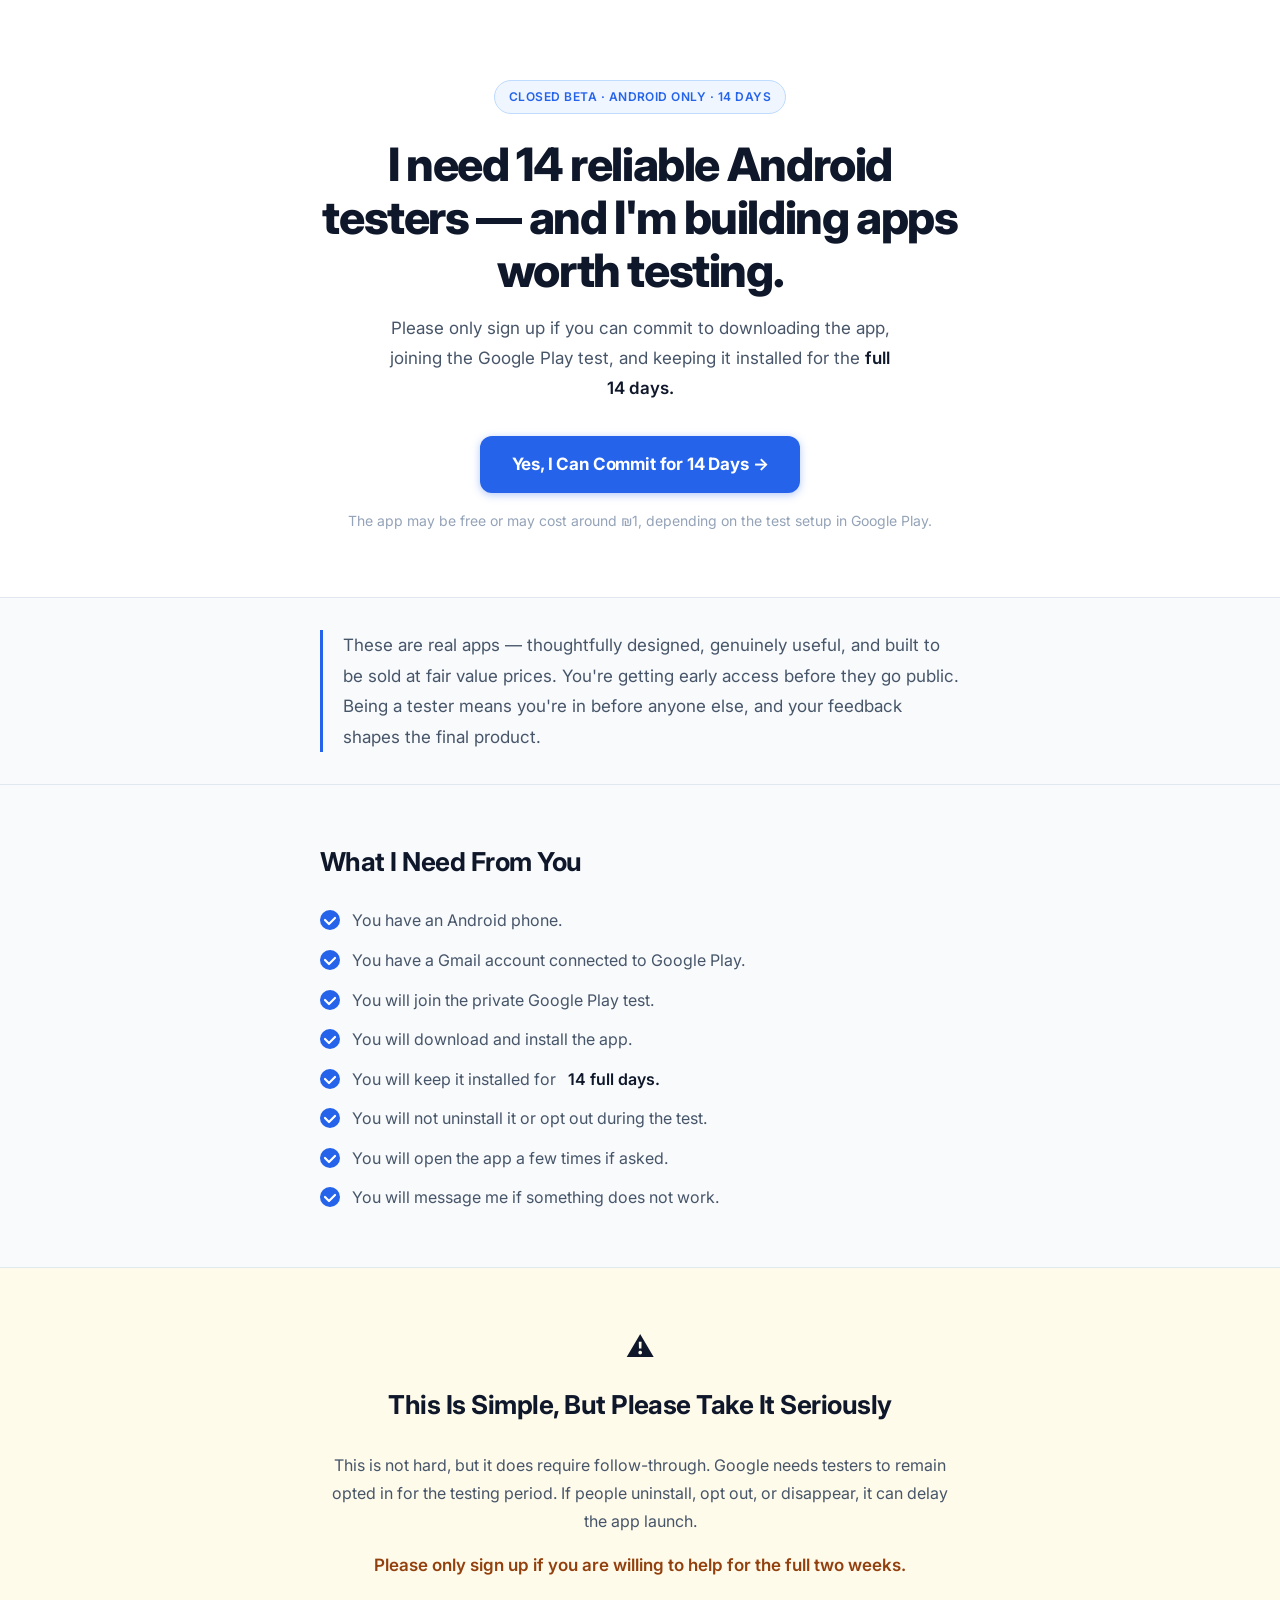
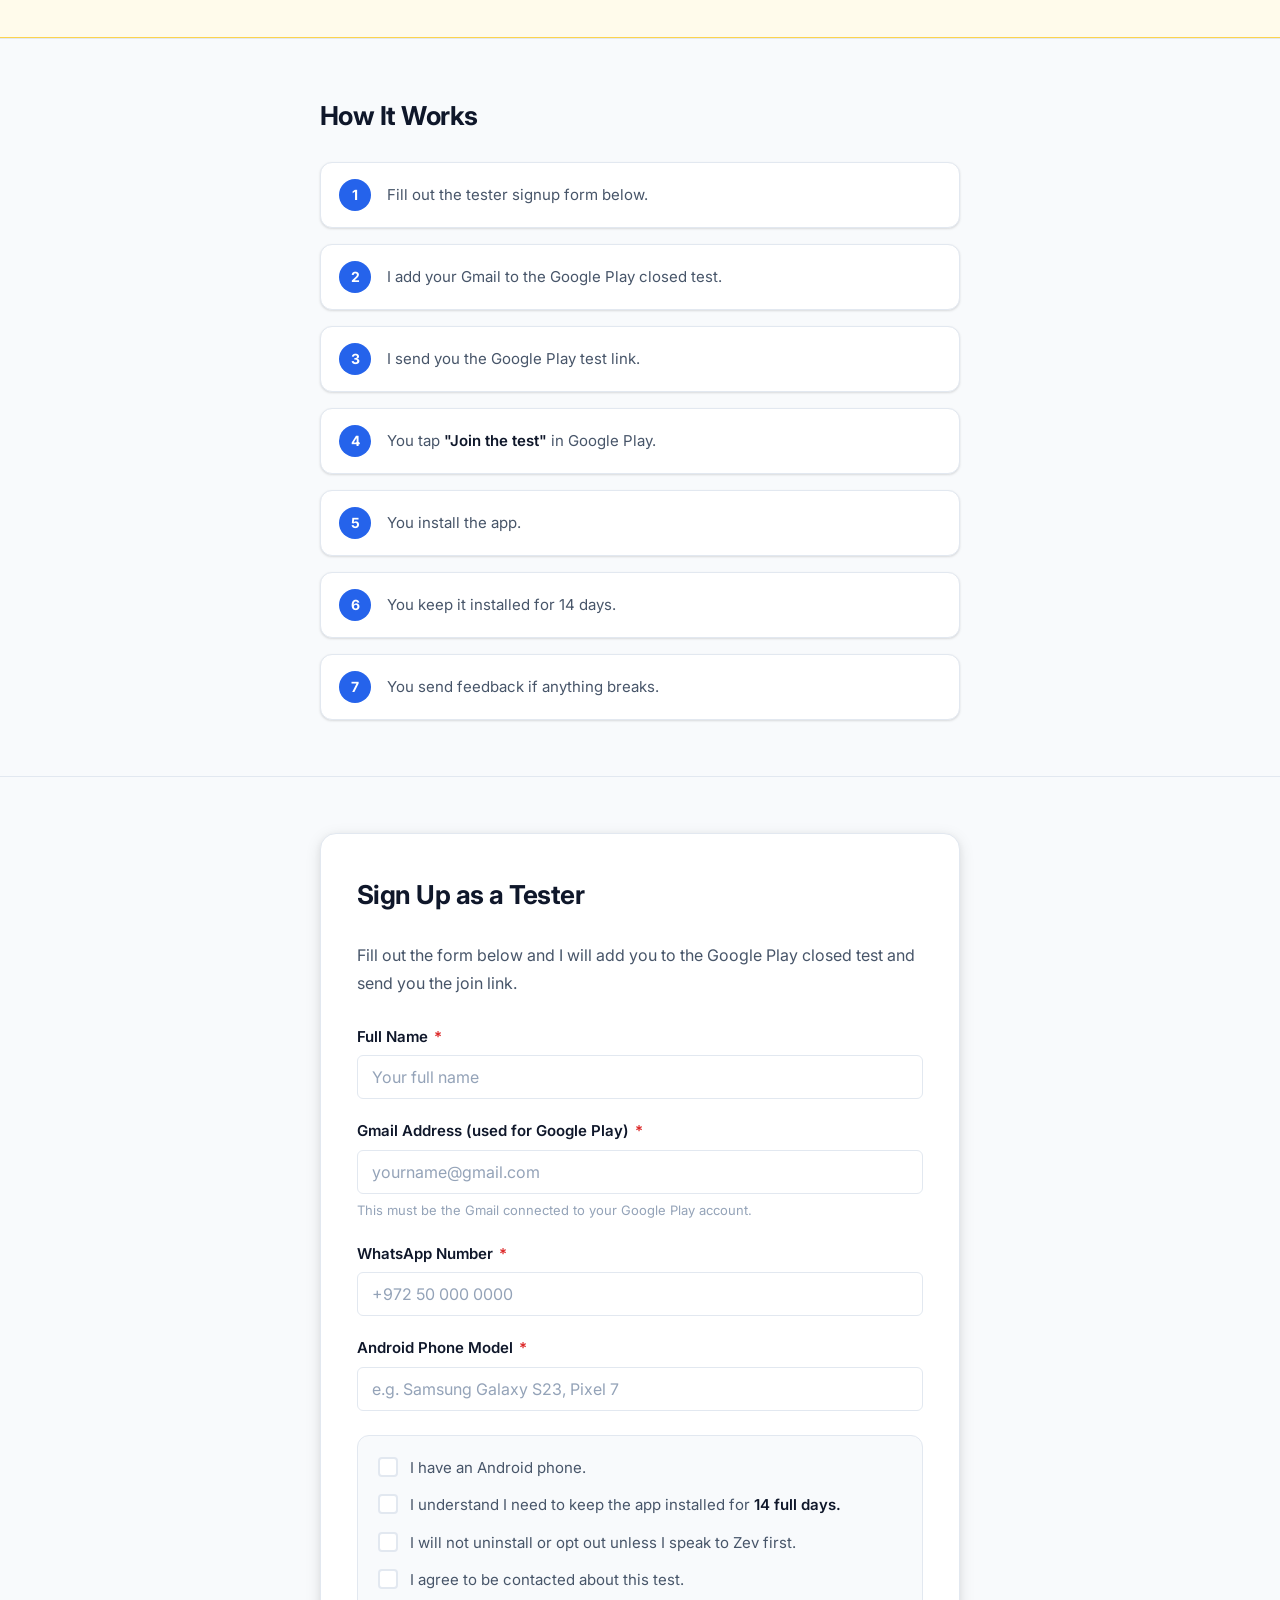
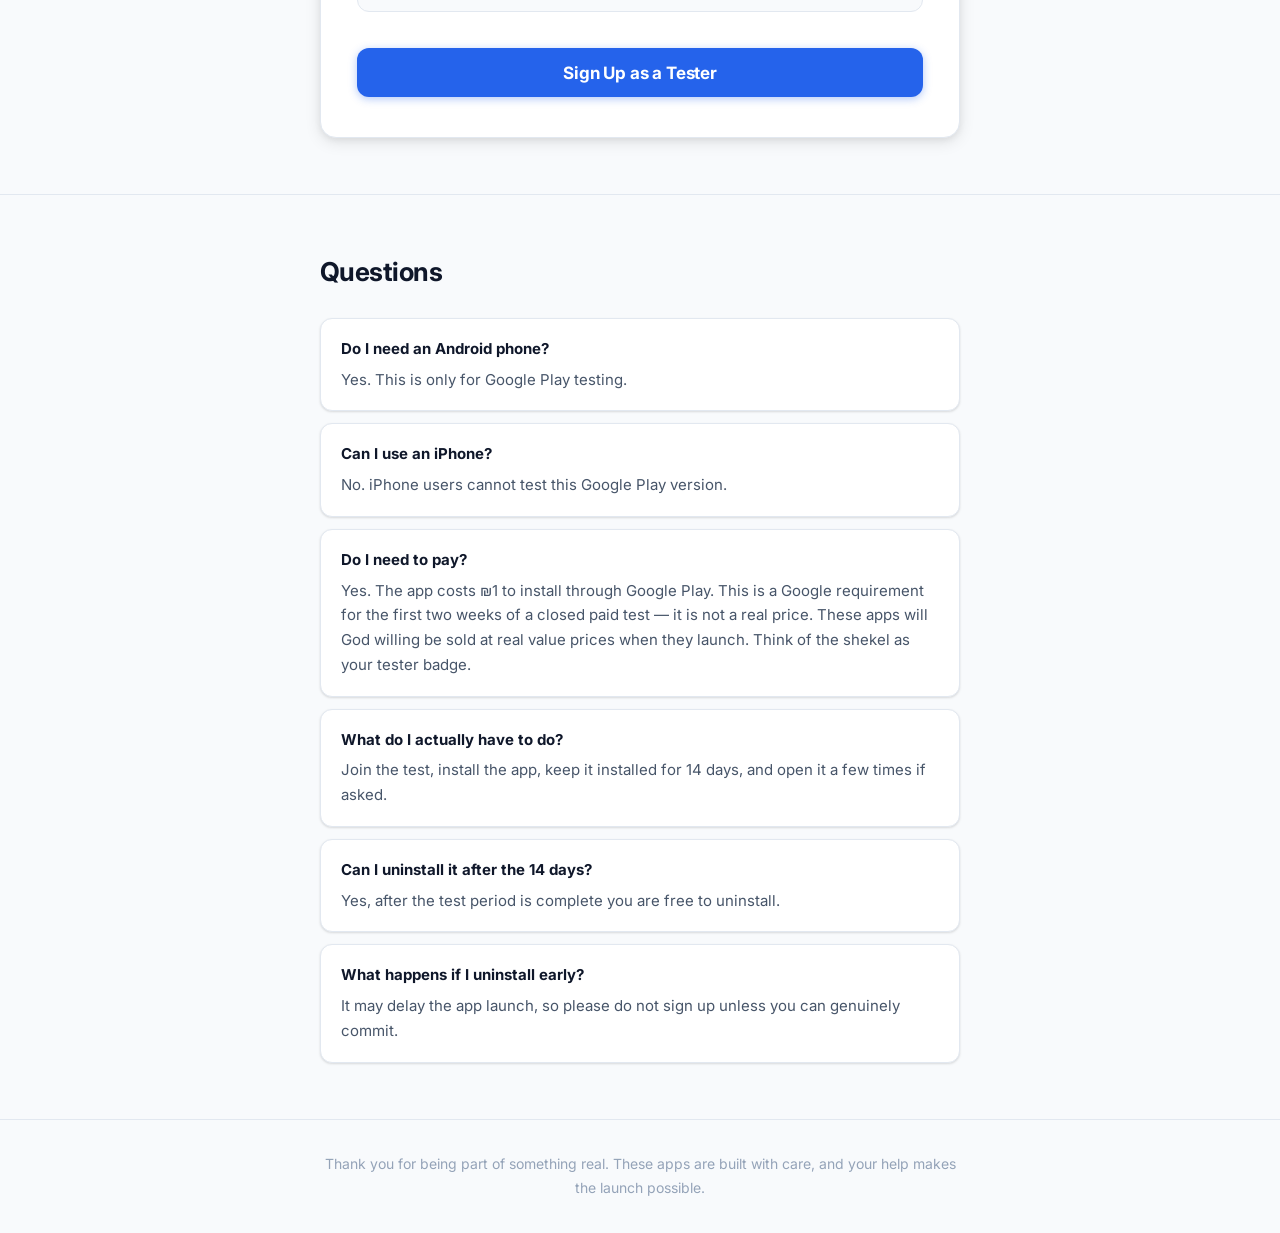
==== index.html @ bdb3bbd3 "Update copy: headline, intro blurb, FAQ pricing, footer Co-Authored-By: Claude Sonnet 4.6 <noreply@a" ====
<!DOCTYPE html>
<html lang="en">
<head>
  <meta charset="UTF-8" />
  <meta name="viewport" content="width=device-width, initial-scale=1.0" />
  <meta name="description" content="Sign up to be a closed Android beta tester for 14 days on Google Play." />
  <title>Help Test My Android App for 14 Days</title>
  <link rel="preconnect" href="https://fonts.googleapis.com" />
  <link rel="preconnect" href="https://fonts.gstatic.com" crossorigin />
  <link href="https://fonts.googleapis.com/css2?family=Inter:wght@400;500;600;700;800&display=swap" rel="stylesheet" />
  <link rel="stylesheet" href="styles.css" />
</head>
<body>

  <!-- ─── HERO ─────────────────────────────────────────────────────────────── -->
  <header class="hero">
    <div class="container">
      <span class="badge">Closed Beta · Android Only · 14 Days</span>
      <h1>I need 14 reliable Android testers — and I'm building apps worth testing.</h1>
      <p class="subheadline">
        Please only sign up if you can commit to downloading the app,
        joining the Google Play test, and keeping it installed for the
        <strong>full 14 days.</strong>
      </p>
      <a href="#signup" class="btn-primary">Yes, I Can Commit for 14 Days →</a>
      <p class="hero-note">
        The app may be free or may cost around ₪1, depending on the test setup in Google Play.
      </p>
    </div>
  </header>

  <main>

    <!-- ─── INTRO ────────────────────────────────────────────────────────── -->
    <section class="section section-intro">
      <div class="container">
        <p class="intro-text">These are real apps — thoughtfully designed, genuinely useful, and built to be sold at fair value prices. You're getting early access before they go public. Being a tester means you're in before anyone else, and your feedback shapes the final product.</p>
      </div>
    </section>

    <!-- ─── WHAT I NEED ───────────────────────────────────────────────────── -->
    <section class="section" id="requirements">
      <div class="container">
        <h2>What I Need From You</h2>
        <ul class="checklist">
          <li>You have an Android phone.</li>
          <li>You have a Gmail account connected to Google Play.</li>
          <li>You will join the private Google Play test.</li>
          <li>You will download and install the app.</li>
          <li>You will keep it installed for <strong>14 full days.</strong></li>
          <li>You will not uninstall it or opt out during the test.</li>
          <li>You will open the app a few times if asked.</li>
          <li>You will message me if something does not work.</li>
        </ul>
      </div>
    </section>

    <!-- ─── COMMITMENT NOTICE ─────────────────────────────────────────────── -->
    <section class="section section-notice" id="commitment">
      <div class="container">
        <div class="notice-card">
          <div class="notice-icon" aria-hidden="true">⚠</div>
          <h2>This Is Simple, But Please Take It Seriously</h2>
          <p>
            This is not hard, but it does require follow-through. Google needs
            testers to remain opted in for the testing period. If people
            uninstall, opt out, or disappear, it can delay the app launch.
          </p>
          <p class="notice-emphasis">
            Please only sign up if you are willing to help for the full two weeks.
          </p>
        </div>
      </div>
    </section>

    <!-- ─── HOW IT WORKS ──────────────────────────────────────────────────── -->
    <section class="section" id="how-it-works">
      <div class="container">
        <h2>How It Works</h2>
        <ol class="steps">
          <li>
            <span class="step-number">1</span>
            <span class="step-text">Fill out the tester signup form below.</span>
          </li>
          <li>
            <span class="step-number">2</span>
            <span class="step-text">I add your Gmail to the Google Play closed test.</span>
          </li>
          <li>
            <span class="step-number">3</span>
            <span class="step-text">I send you the Google Play test link.</span>
          </li>
          <li>
            <span class="step-number">4</span>
            <span class="step-text">You tap <em>"Join the test"</em> in Google Play.</span>
          </li>
          <li>
            <span class="step-number">5</span>
            <span class="step-text">You install the app.</span>
          </li>
          <li>
            <span class="step-number">6</span>
            <span class="step-text">You keep it installed for 14 days.</span>
          </li>
          <li>
            <span class="step-number">7</span>
            <span class="step-text">You send feedback if anything breaks.</span>
          </li>
        </ol>
      </div>
    </section>

    <!-- ─── SIGNUP FORM ───────────────────────────────────────────────────── -->
    <section class="section section-form" id="signup">
      <div class="container">
        <div class="form-card">
          <h2>Sign Up as a Tester</h2>
          <p class="form-intro">
            Fill out the form below and I will add you to the Google Play
            closed test and send you the join link.
          </p>

          <form id="signup-form" action="FORM_ACTION_URL_HERE" method="POST" novalidate>

            <div class="field-group">
              <label for="full-name">Full Name <span class="required" aria-hidden="true">*</span></label>
              <input
                type="text"
                id="full-name"
                name="full_name"
                placeholder="Your full name"
                autocomplete="name"
                required
              />
            </div>

            <div class="field-group">
              <label for="gmail">Gmail Address (used for Google Play) <span class="required" aria-hidden="true">*</span></label>
              <input
                type="email"
                id="gmail"
                name="gmail"
                placeholder="yourname@gmail.com"
                autocomplete="email"
                required
              />
              <span class="field-hint">This must be the Gmail connected to your Google Play account.</span>
            </div>

            <div class="field-group">
              <label for="whatsapp">WhatsApp Number <span class="required" aria-hidden="true">*</span></label>
              <input
                type="tel"
                id="whatsapp"
                name="whatsapp"
                placeholder="+972 50 000 0000"
                autocomplete="tel"
                required
              />
            </div>

            <div class="field-group">
              <label for="phone-model">Android Phone Model <span class="required" aria-hidden="true">*</span></label>
              <input
                type="text"
                id="phone-model"
                name="phone_model"
                placeholder="e.g. Samsung Galaxy S23, Pixel 7"
                required
              />
            </div>

            <div class="checkboxes">
              <label class="checkbox-label">
                <input type="checkbox" name="has_android" value="yes" required />
                <span class="checkmark" aria-hidden="true"></span>
                <span>I have an Android phone.</span>
              </label>

              <label class="checkbox-label">
                <input type="checkbox" name="commit_14_days" value="yes" required />
                <span class="checkmark" aria-hidden="true"></span>
                <span>I understand I need to keep the app installed for <strong>14 full days.</strong></span>
              </label>

              <label class="checkbox-label">
                <input type="checkbox" name="no_uninstall" value="yes" required />
                <span class="checkmark" aria-hidden="true"></span>
                <span>I will not uninstall or opt out unless I speak to Zev first.</span>
              </label>

              <label class="checkbox-label">
                <input type="checkbox" name="contact_consent" value="yes" required />
                <span class="checkmark" aria-hidden="true"></span>
                <span>I agree to be contacted about this test.</span>
              </label>
            </div>

            <div id="form-error" class="form-error hidden" role="alert">
              Please fill in all required fields and check all boxes before submitting.
            </div>

            <button type="submit" class="btn-submit" id="submit-btn">
              Sign Up as a Tester
            </button>

          </form>

          <!-- Success state -->
          <div id="success-message" class="success-message hidden" role="status">
            <div class="success-icon" aria-hidden="true">✓</div>
            <h3>Thank you.</h3>
            <p>
              I will add your Gmail to the Google Play closed test and send
              you the join link. Keep an eye on your WhatsApp and email.
            </p>
          </div>
        </div>
      </div>
    </section>

    <!-- ─── FAQ ──────────────────────────────────────────────────────────── -->
    <section class="section" id="faq">
      <div class="container">
        <h2>Questions</h2>
        <dl class="faq-list">

          <div class="faq-item">
            <dt>Do I need an Android phone?</dt>
            <dd>Yes. This is only for Google Play testing.</dd>
          </div>

          <div class="faq-item">
            <dt>Can I use an iPhone?</dt>
            <dd>No. iPhone users cannot test this Google Play version.</dd>
          </div>

          <div class="faq-item">
            <dt>Do I need to pay?</dt>
            <dd>
              Yes. The app costs ₪1 to install through Google Play. This is a
              Google requirement for the first two weeks of a closed paid test —
              it is not a real price. These apps will God willing be sold at real
              value prices when they launch. Think of the shekel as your tester
              badge.
            </dd>
          </div>

          <div class="faq-item">
            <dt>What do I actually have to do?</dt>
            <dd>
              Join the test, install the app, keep it installed for 14 days,
              and open it a few times if asked.
            </dd>
          </div>

          <div class="faq-item">
            <dt>Can I uninstall it after the 14 days?</dt>
            <dd>Yes, after the test period is complete you are free to uninstall.</dd>
          </div>

          <div class="faq-item">
            <dt>What happens if I uninstall early?</dt>
            <dd>
              It may delay the app launch, so please do not sign up unless
              you can genuinely commit.
            </dd>
          </div>

        </dl>
      </div>
    </section>

  </main>

  <!-- ─── FOOTER ───────────────────────────────────────────────────────────── -->
  <footer class="footer">
    <div class="container">
      <p>Thank you for being part of something real. These apps are built with care, and your help makes the launch possible.</p>
    </div>
  </footer>

  <script src="script.js"></script>
</body>
</html>
---- styles.css ----
/* ─── Reset & Base ────────────────────────────────────────────────────────── */
*, *::before, *::after {
  box-sizing: border-box;
  margin: 0;
  padding: 0;
}

:root {
  --color-bg:        #F8FAFC;
  --color-surface:   #FFFFFF;
  --color-text:      #0F172A;
  --color-muted:     #475569;
  --color-faint:     #94A3B8;
  --color-border:    #E2E8F0;
  --color-accent:    #2563EB;
  --color-accent-hv: #1D4ED8;
  --color-notice-bg: #FFFBEB;
  --color-notice-br: #FCD34D;
  --color-success:   #16A34A;
  --color-success-bg:#F0FDF4;
  --color-error:     #DC2626;
  --color-error-bg:  #FEF2F2;

  --radius-sm: 6px;
  --radius-md: 12px;
  --radius-lg: 16px;

  --shadow-sm: 0 1px 3px rgba(0,0,0,.08), 0 1px 2px rgba(0,0,0,.06);
  --shadow-md: 0 4px 16px rgba(0,0,0,.10), 0 2px 6px rgba(0,0,0,.06);

  --font: 'Inter', system-ui, -apple-system, sans-serif;
}

html {
  scroll-behavior: smooth;
}

body {
  font-family: var(--font);
  background: var(--color-bg);
  color: var(--color-text);
  line-height: 1.65;
  font-size: 1rem;
  -webkit-font-smoothing: antialiased;
}

/* ─── Layout ──────────────────────────────────────────────────────────────── */
.container {
  width: 100%;
  max-width: 680px;
  margin: 0 auto;
  padding: 0 1.25rem;
}

.section {
  padding: 3.5rem 0;
}

.section + .section {
  border-top: 1px solid var(--color-border);
}

/* ─── Typography ──────────────────────────────────────────────────────────── */
h1 {
  font-size: clamp(2rem, 6vw, 2.875rem);
  font-weight: 800;
  line-height: 1.15;
  letter-spacing: -0.03em;
  color: var(--color-text);
}

h2 {
  font-size: clamp(1.35rem, 4vw, 1.625rem);
  font-weight: 700;
  letter-spacing: -0.02em;
  margin-bottom: 1.5rem;
  color: var(--color-text);
}

h3 {
  font-size: 1.25rem;
  font-weight: 700;
}

p {
  color: var(--color-muted);
  line-height: 1.75;
}

p + p {
  margin-top: 0.875rem;
}

strong {
  color: var(--color-text);
  font-weight: 600;
}

/* ─── Hero ────────────────────────────────────────────────────────────────── */
.hero {
  background: var(--color-surface);
  border-bottom: 1px solid var(--color-border);
  padding: 4rem 0 3.5rem;
  text-align: center;
}

.badge {
  display: inline-block;
  background: #EFF6FF;
  color: var(--color-accent);
  font-size: 0.75rem;
  font-weight: 600;
  letter-spacing: 0.04em;
  text-transform: uppercase;
  padding: 0.375rem 0.875rem;
  border-radius: 999px;
  margin-bottom: 1.5rem;
  border: 1px solid #BFDBFE;
}

.hero h1 {
  margin-bottom: 1.125rem;
}

.subheadline {
  font-size: 1.0625rem;
  color: var(--color-muted);
  max-width: 520px;
  margin: 0 auto 2rem;
  line-height: 1.75;
}

.subheadline strong {
  color: var(--color-text);
}

.hero-note {
  margin-top: 1rem;
  font-size: 0.875rem;
  color: var(--color-faint);
}

/* ─── Buttons ─────────────────────────────────────────────────────────────── */
.btn-primary {
  display: inline-block;
  background: var(--color-accent);
  color: #fff;
  font-family: var(--font);
  font-size: 1.0625rem;
  font-weight: 700;
  padding: 0.9rem 2rem;
  border-radius: var(--radius-md);
  text-decoration: none;
  transition: background 0.18s ease, transform 0.12s ease, box-shadow 0.18s ease;
  box-shadow: 0 2px 8px rgba(37,99,235,.35);
  letter-spacing: -0.01em;
}

.btn-primary:hover,
.btn-primary:focus-visible {
  background: var(--color-accent-hv);
  transform: translateY(-1px);
  box-shadow: 0 4px 14px rgba(37,99,235,.45);
  outline: none;
}

.btn-primary:active {
  transform: translateY(0);
}

.btn-submit {
  width: 100%;
  background: var(--color-accent);
  color: #fff;
  font-family: var(--font);
  font-size: 1.0625rem;
  font-weight: 700;
  padding: 0.9rem 2rem;
  border: none;
  border-radius: var(--radius-md);
  cursor: pointer;
  transition: background 0.18s ease, transform 0.12s ease, box-shadow 0.18s ease;
  box-shadow: 0 2px 8px rgba(37,99,235,.35);
  margin-top: 0.5rem;
  letter-spacing: -0.01em;
}

.btn-submit:hover,
.btn-submit:focus-visible {
  background: var(--color-accent-hv);
  transform: translateY(-1px);
  box-shadow: 0 4px 14px rgba(37,99,235,.45);
  outline: none;
}

.btn-submit:active {
  transform: translateY(0);
}

.btn-submit:disabled {
  opacity: 0.65;
  cursor: not-allowed;
  transform: none;
}

/* ─── Checklist ───────────────────────────────────────────────────────────── */
.checklist {
  list-style: none;
  display: flex;
  flex-direction: column;
  gap: 0.875rem;
}

.checklist li {
  display: flex;
  align-items: flex-start;
  gap: 0.75rem;
  font-size: 1rem;
  color: var(--color-muted);
  line-height: 1.6;
}

.checklist li::before {
  content: '';
  flex-shrink: 0;
  width: 20px;
  height: 20px;
  margin-top: 2px;
  background: var(--color-accent);
  border-radius: 50%;
  background-image: url("data:image/svg+xml,%3Csvg viewBox='0 0 20 20' fill='none' xmlns='http://www.w3.org/2000/svg'%3E%3Cpath d='M5 10l4 4 6-6' stroke='white' stroke-width='2.2' stroke-linecap='round' stroke-linejoin='round'/%3E%3C/svg%3E");
  background-size: 100%;
}

.checklist li strong {
  color: var(--color-text);
}

/* ─── Intro ───────────────────────────────────────────────────────────────── */
.section-intro {
  padding: 2rem 0;
}

.intro-text {
  font-size: 1.0625rem;
  color: var(--color-muted);
  line-height: 1.8;
  border-left: 3px solid var(--color-accent);
  padding-left: 1.25rem;
}

/* ─── Notice Card ─────────────────────────────────────────────────────────── */
.section-notice {
  background: var(--color-notice-bg);
  border-top: 1px solid var(--color-notice-br);
  border-bottom: 1px solid var(--color-notice-br);
}

.notice-card {
  text-align: center;
}

.notice-icon {
  font-size: 1.75rem;
  margin-bottom: 0.875rem;
  display: block;
}

.notice-card h2 {
  text-align: center;
}

.notice-emphasis {
  font-weight: 600;
  color: #92400E;
  font-size: 1.0625rem;
  margin-top: 1rem;
}

/* ─── Steps ───────────────────────────────────────────────────────────────── */
.steps {
  list-style: none;
  display: flex;
  flex-direction: column;
  gap: 1rem;
  counter-reset: none;
}

.steps li {
  display: flex;
  align-items: center;
  gap: 1rem;
  background: var(--color-surface);
  border: 1px solid var(--color-border);
  border-radius: var(--radius-md);
  padding: 1rem 1.125rem;
  box-shadow: var(--shadow-sm);
}

.step-number {
  flex-shrink: 0;
  width: 32px;
  height: 32px;
  background: var(--color-accent);
  color: #fff;
  font-size: 0.875rem;
  font-weight: 700;
  border-radius: 50%;
  display: flex;
  align-items: center;
  justify-content: center;
}

.step-text {
  font-size: 0.9375rem;
  color: var(--color-muted);
  line-height: 1.55;
}

.step-text em {
  color: var(--color-text);
  font-style: normal;
  font-weight: 600;
}

/* ─── Form ────────────────────────────────────────────────────────────────── */
.section-form {
  background: var(--color-bg);
}

.form-card {
  background: var(--color-surface);
  border: 1px solid var(--color-border);
  border-radius: var(--radius-lg);
  padding: 2rem 1.75rem;
  box-shadow: var(--shadow-md);
}

.form-intro {
  margin-bottom: 1.75rem;
  color: var(--color-muted);
}

.field-group {
  margin-bottom: 1.25rem;
  display: flex;
  flex-direction: column;
  gap: 0.375rem;
}

label {
  font-size: 0.9375rem;
  font-weight: 600;
  color: var(--color-text);
}

.required {
  color: var(--color-error);
  margin-left: 2px;
}

input[type="text"],
input[type="email"],
input[type="tel"] {
  font-family: var(--font);
  font-size: 1rem;
  color: var(--color-text);
  background: var(--color-surface);
  border: 1.5px solid var(--color-border);
  border-radius: var(--radius-sm);
  padding: 0.6875rem 0.875rem;
  width: 100%;
  transition: border-color 0.15s ease, box-shadow 0.15s ease;
  -webkit-appearance: none;
  appearance: none;
}

input[type="text"]::placeholder,
input[type="email"]::placeholder,
input[type="tel"]::placeholder {
  color: var(--color-faint);
}

input[type="text"]:focus,
input[type="email"]:focus,
input[type="tel"]:focus {
  outline: none;
  border-color: var(--color-accent);
  box-shadow: 0 0 0 3px rgba(37,99,235,.15);
}

input[type="text"].invalid,
input[type="email"].invalid,
input[type="tel"].invalid {
  border-color: var(--color-error);
}

.field-hint {
  font-size: 0.8125rem;
  color: var(--color-faint);
}

/* ─── Checkboxes ──────────────────────────────────────────────────────────── */
.checkboxes {
  display: flex;
  flex-direction: column;
  gap: 0.875rem;
  margin: 1.5rem 0 1.75rem;
  padding: 1.25rem;
  background: var(--color-bg);
  border-radius: var(--radius-md);
  border: 1px solid var(--color-border);
}

.checkbox-label {
  display: flex;
  align-items: flex-start;
  gap: 0.75rem;
  cursor: pointer;
  font-size: 0.9375rem;
  font-weight: 400;
  color: var(--color-muted);
  line-height: 1.55;
  position: relative;
}

.checkbox-label input[type="checkbox"] {
  position: absolute;
  opacity: 0;
  width: 0;
  height: 0;
}

.checkmark {
  flex-shrink: 0;
  width: 20px;
  height: 20px;
  border: 2px solid var(--color-border);
  border-radius: 4px;
  background: var(--color-surface);
  transition: background 0.15s ease, border-color 0.15s ease;
  display: block;
  margin-top: 1px;
  position: relative;
}

.checkbox-label input[type="checkbox"]:checked + .checkmark {
  background: var(--color-accent);
  border-color: var(--color-accent);
}

.checkbox-label input[type="checkbox"]:checked + .checkmark::after {
  content: '';
  position: absolute;
  top: 2px;
  left: 5px;
  width: 6px;
  height: 10px;
  border: 2px solid #fff;
  border-top: none;
  border-left: none;
  transform: rotate(45deg);
}

.checkbox-label input[type="checkbox"]:focus-visible + .checkmark {
  box-shadow: 0 0 0 3px rgba(37,99,235,.25);
}

.checkbox-label input[type="checkbox"].invalid + .checkmark {
  border-color: var(--color-error);
}

.checkbox-label strong {
  color: var(--color-text);
}

/* ─── Form error ──────────────────────────────────────────────────────────── */
.form-error {
  background: var(--color-error-bg);
  border: 1px solid #FECACA;
  color: var(--color-error);
  font-size: 0.875rem;
  font-weight: 500;
  border-radius: var(--radius-sm);
  padding: 0.75rem 1rem;
  margin-bottom: 0.75rem;
}

/* ─── Success Message ─────────────────────────────────────────────────────── */
.success-message {
  text-align: center;
  padding: 2.5rem 1rem;
}

.success-icon {
  width: 60px;
  height: 60px;
  background: var(--color-success);
  color: #fff;
  font-size: 1.75rem;
  border-radius: 50%;
  display: flex;
  align-items: center;
  justify-content: center;
  margin: 0 auto 1.25rem;
}

.success-message h3 {
  font-size: 1.5rem;
  margin-bottom: 0.625rem;
  color: var(--color-text);
}

.success-message p {
  color: var(--color-muted);
  max-width: 380px;
  margin: 0 auto;
  line-height: 1.7;
}

/* ─── FAQ ─────────────────────────────────────────────────────────────────── */
.faq-list {
  display: flex;
  flex-direction: column;
  gap: 0.75rem;
}

.faq-item {
  background: var(--color-surface);
  border: 1px solid var(--color-border);
  border-radius: var(--radius-md);
  padding: 1.125rem 1.25rem;
  box-shadow: var(--shadow-sm);
}

.faq-item dt {
  font-size: 0.9375rem;
  font-weight: 700;
  color: var(--color-text);
  margin-bottom: 0.375rem;
}

.faq-item dd {
  font-size: 0.9375rem;
  color: var(--color-muted);
  margin: 0;
  line-height: 1.65;
}

/* ─── Footer ──────────────────────────────────────────────────────────────── */
.footer {
  border-top: 1px solid var(--color-border);
  padding: 2rem 0;
  text-align: center;
}

.footer p {
  font-size: 0.875rem;
  color: var(--color-faint);
}

/* ─── Utilities ───────────────────────────────────────────────────────────── */
.hidden {
  display: none !important;
}

/* ─── Responsive ──────────────────────────────────────────────────────────── */
@media (min-width: 480px) {
  .form-card {
    padding: 2.5rem 2.25rem;
  }

  .hero {
    padding: 5rem 0 4rem;
  }
}

@media (max-width: 400px) {
  .steps li {
    padding: 0.875rem 0.875rem;
  }

  .form-card {
    padding: 1.5rem 1.25rem;
  }

  .checkboxes {
    padding: 1rem;
  }
}

/* ─── Focus visible ───────────────────────────────────────────────────────── */
:focus-visible {
  outline: 2px solid var(--color-accent);
  outline-offset: 2px;
}
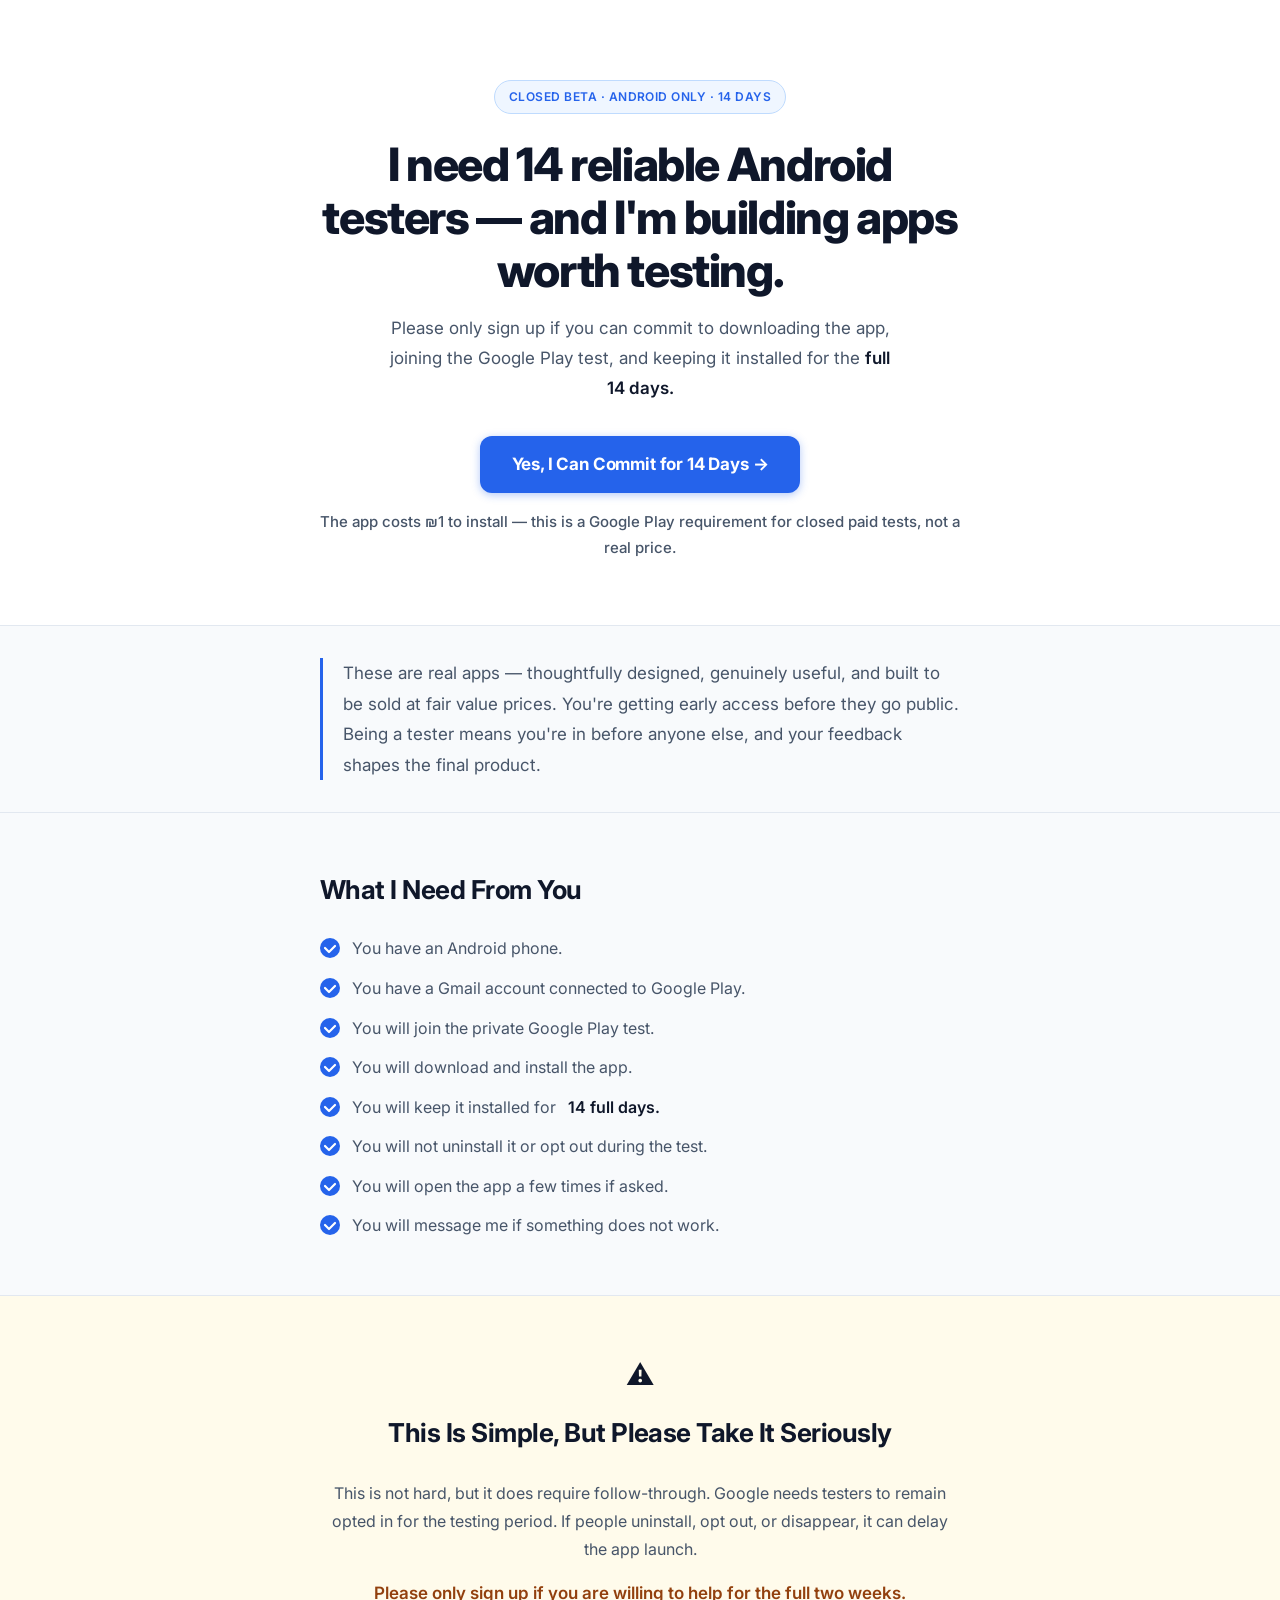
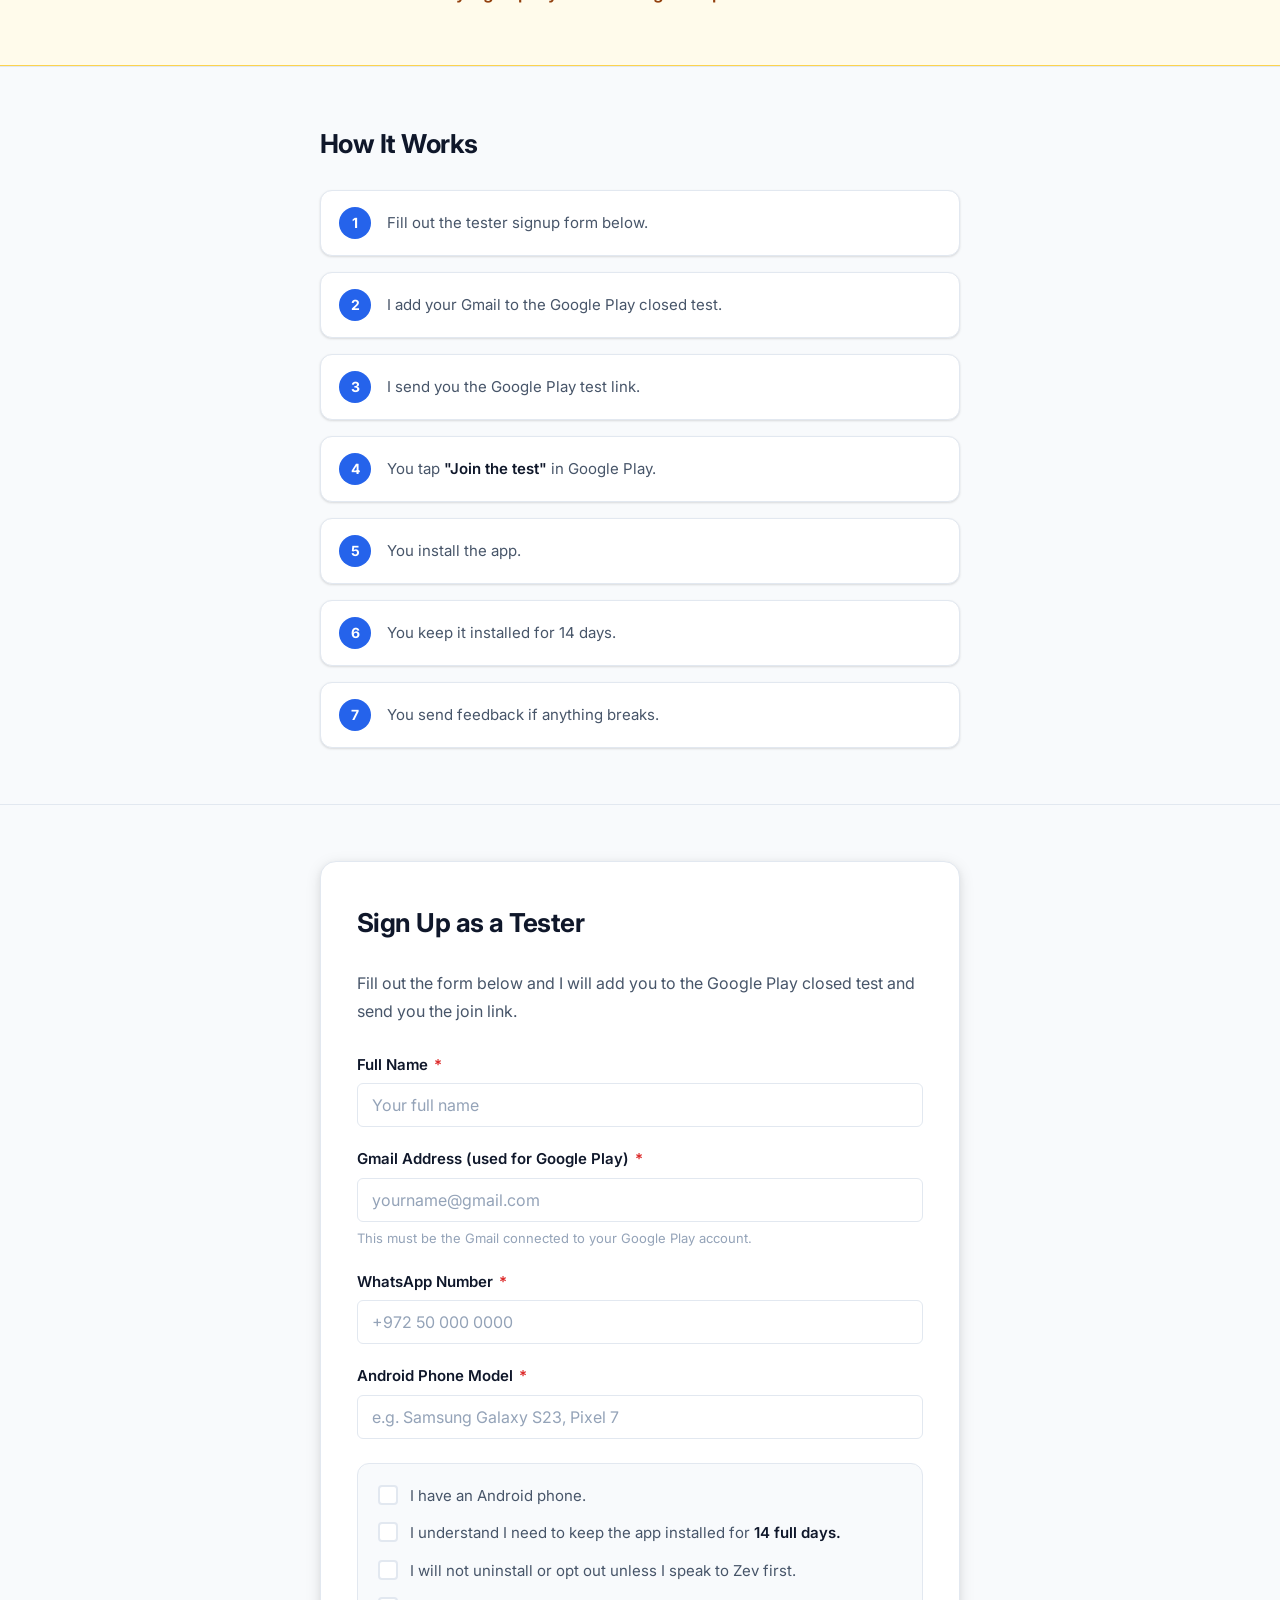
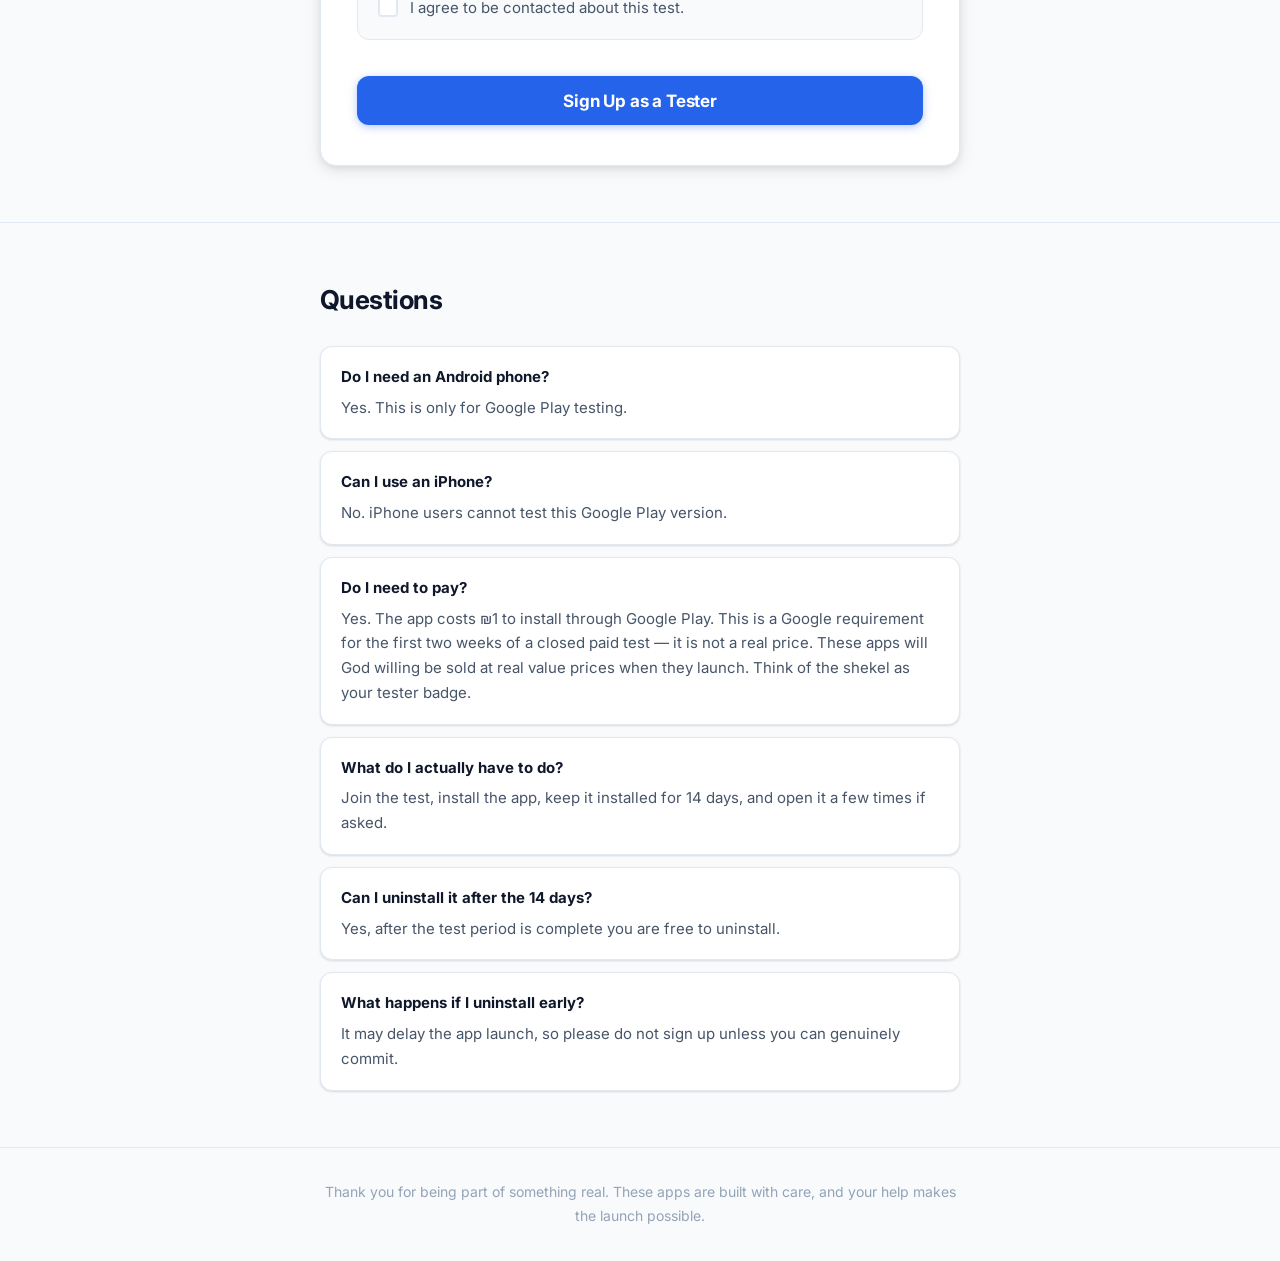
==== commit 2aca7001: "Make hero pricing note darker and clearer about ₪1 cost Co-Authored-By: Claude Sonnet 4.6 <noreply@a" ====
--- a/index.html
+++ b/index.html
@@ -24,7 +24,7 @@
       </p>
       <a href="#signup" class="btn-primary">Yes, I Can Commit for 14 Days →</a>
       <p class="hero-note">
-        The app may be free or may cost around ₪1, depending on the test setup in Google Play.
+        The app costs ₪1 to install — this is a Google Play requirement for closed paid tests, not a real price.
       </p>
     </div>
   </header>
--- a/styles.css
+++ b/styles.css
@@ -136,8 +136,9 @@
 
 .hero-note {
   margin-top: 1rem;
-  font-size: 0.875rem;
-  color: var(--color-faint);
+  font-size: 0.9375rem;
+  color: var(--color-muted);
+  font-weight: 500;
 }
 
 /* ─── Buttons ─────────────────────────────────────────────────────────────── */
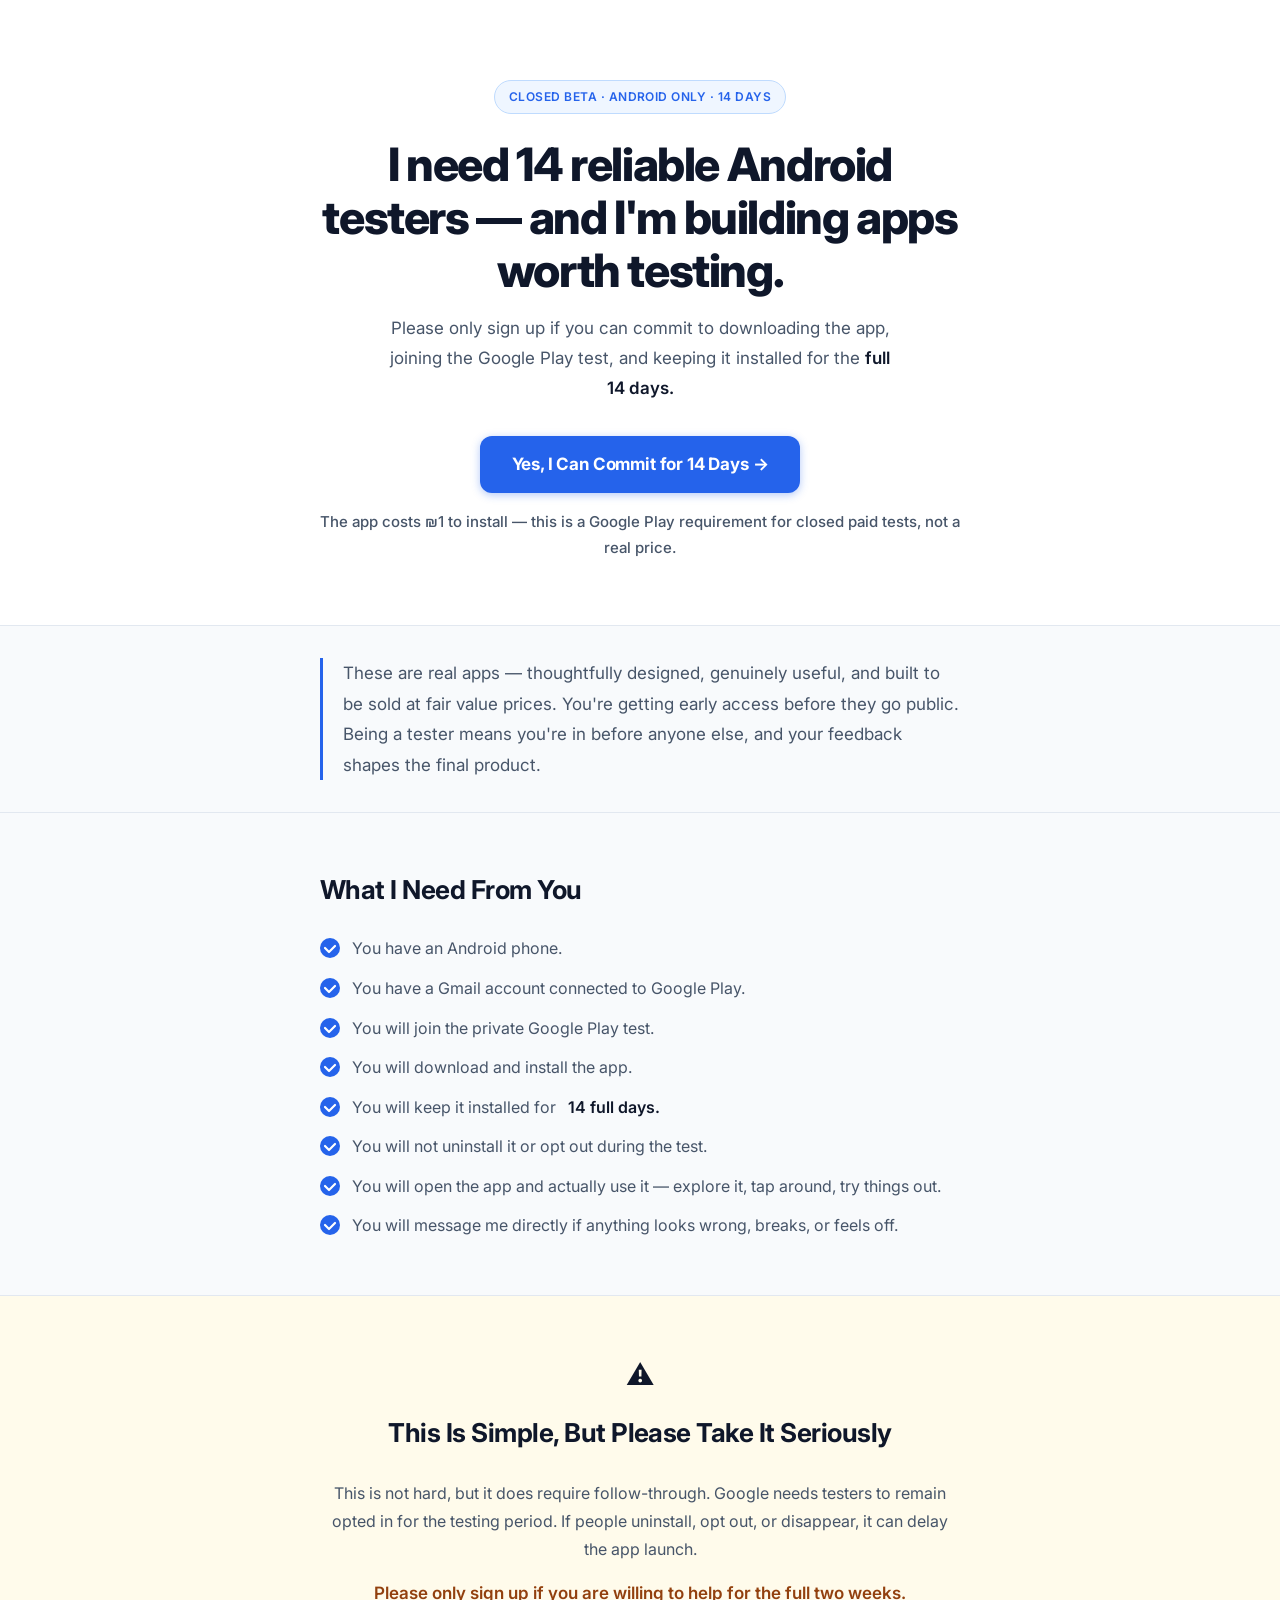
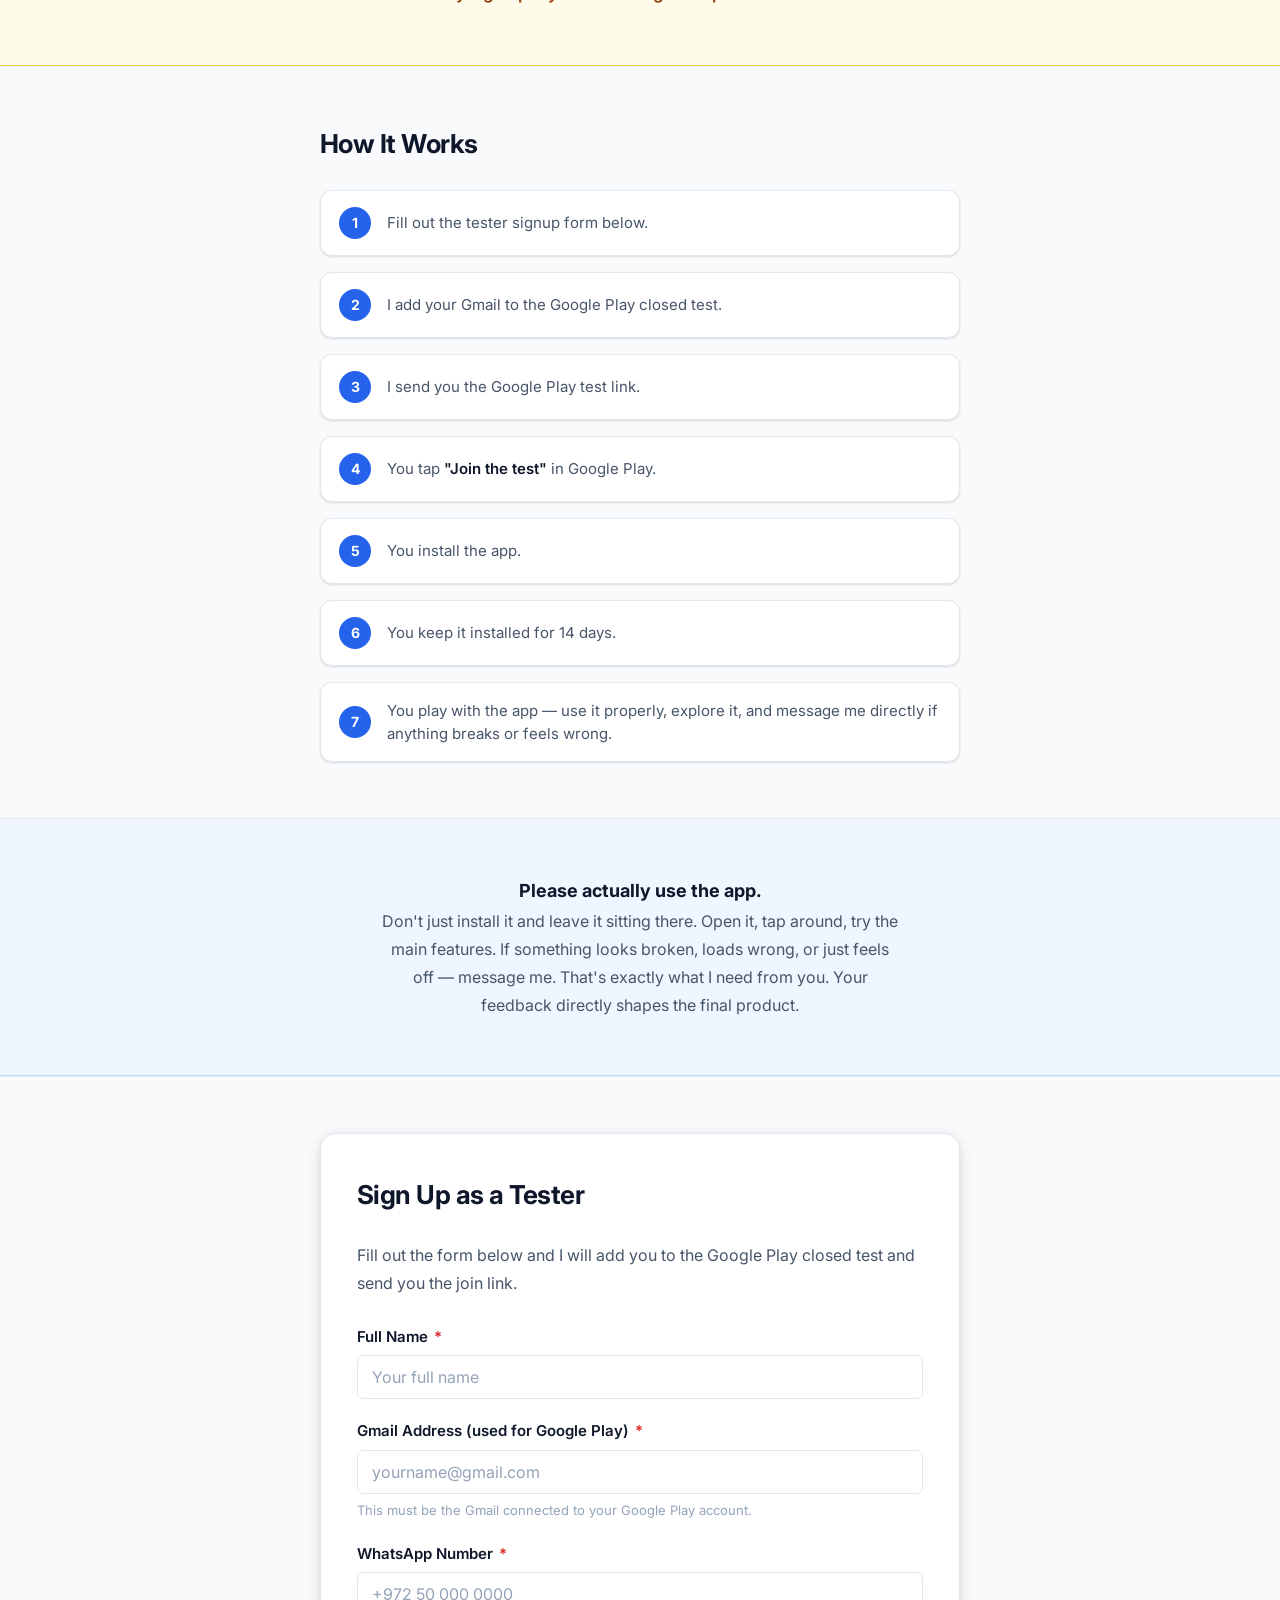
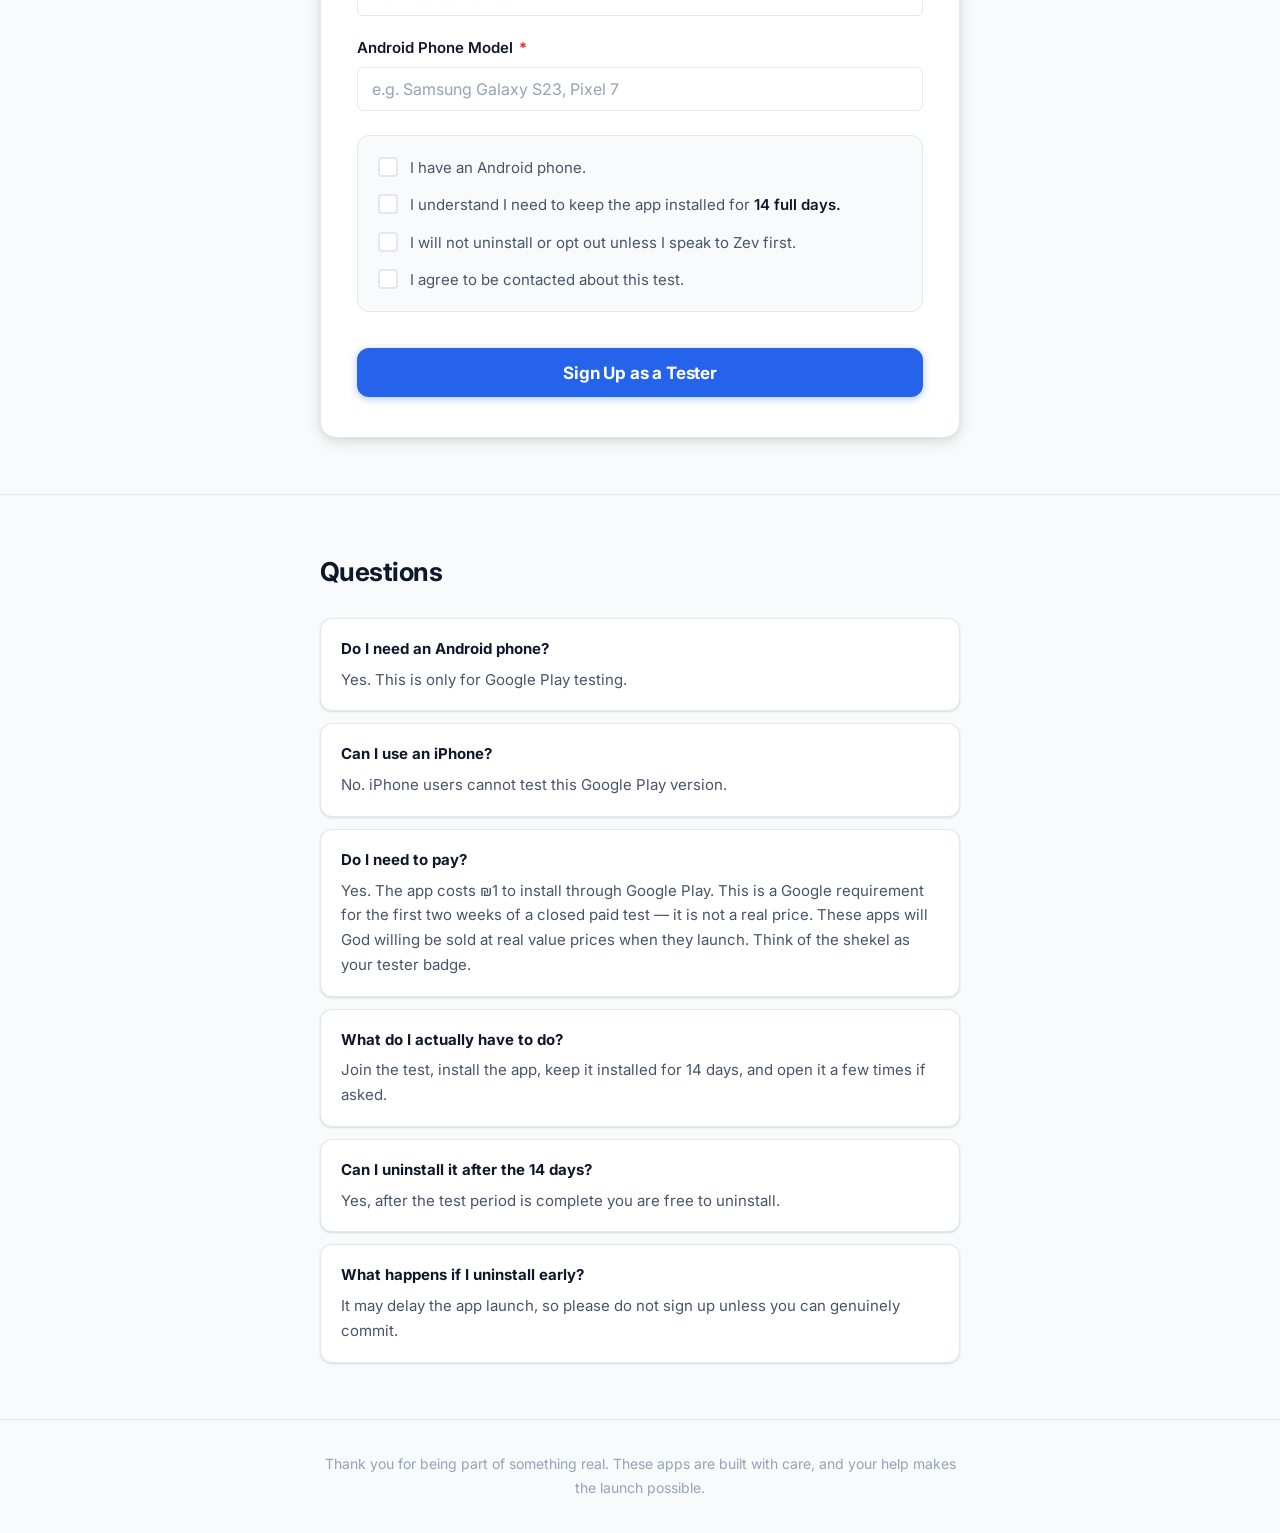
==== commit 1c06ba44: "Add clear messaging to use the app and report issues Co-Authored-By: Claude Sonnet 4.6 <noreply@anth" ====
--- a/index.html
+++ b/index.html
@@ -49,8 +49,8 @@
           <li>You will download and install the app.</li>
           <li>You will keep it installed for <strong>14 full days.</strong></li>
           <li>You will not uninstall it or opt out during the test.</li>
-          <li>You will open the app a few times if asked.</li>
-          <li>You will message me if something does not work.</li>
+          <li>You will open the app and actually use it — explore it, tap around, try things out.</li>
+          <li>You will message me directly if anything looks wrong, breaks, or feels off.</li>
         </ul>
       </div>
     </section>
@@ -104,9 +104,19 @@
           </li>
           <li>
             <span class="step-number">7</span>
-            <span class="step-text">You send feedback if anything breaks.</span>
+            <span class="step-text">You play with the app — use it properly, explore it, and message me directly if anything breaks or feels wrong.</span>
           </li>
         </ol>
+      </div>
+    </section>
+
+    <!-- ─── FEEDBACK CALLOUT ─────────────────────────────────────────────── -->
+    <section class="section section-feedback">
+      <div class="container">
+        <div class="feedback-card">
+          <p class="feedback-headline">Please actually use the app.</p>
+          <p>Don't just install it and leave it sitting there. Open it, tap around, try the main features. If something looks broken, loads wrong, or just feels off — message me. That's exactly what I need from you. Your feedback directly shapes the final product.</p>
+        </div>
       </div>
     </section>
 
--- a/styles.css
+++ b/styles.css
@@ -324,6 +324,29 @@
   font-weight: 600;
 }
 
+/* ─── Feedback Callout ────────────────────────────────────────────────────── */
+.section-feedback {
+  background: #EFF6FF;
+  border-top: 1px solid #BFDBFE;
+  border-bottom: 1px solid #BFDBFE;
+}
+
+.feedback-card {
+  text-align: center;
+}
+
+.feedback-headline {
+  font-size: 1.125rem;
+  font-weight: 700;
+  color: var(--color-text);
+  margin-bottom: 0.625rem;
+}
+
+.feedback-card p {
+  max-width: 520px;
+  margin: 0 auto;
+}
+
 /* ─── Form ────────────────────────────────────────────────────────────────── */
 .section-form {
   background: var(--color-bg);
@@ -566,6 +589,105 @@
 }
 
 /* ─── Responsive ──────────────────────────────────────────────────────────── */
+
+/* Mobile-first base adjustments */
+@media (max-width: 479px) {
+  /* Hero */
+  .hero {
+    padding: 2.5rem 0 2rem;
+    text-align: center;
+  }
+
+  h1 {
+    font-size: 1.875rem;
+    letter-spacing: -0.02em;
+  }
+
+  .subheadline {
+    font-size: 1rem;
+    margin-bottom: 1.5rem;
+  }
+
+  /* Full-width CTA button on mobile */
+  .btn-primary {
+    display: block;
+    width: 100%;
+    text-align: center;
+    font-size: 1rem;
+    padding: 1rem 1.5rem;
+  }
+
+  .hero-note {
+    font-size: 0.875rem;
+    padding: 0 0.5rem;
+  }
+
+  /* Sections */
+  .section {
+    padding: 2.25rem 0;
+  }
+
+  /* Intro */
+  .section-intro {
+    padding: 1.5rem 0;
+  }
+
+  .intro-text {
+    font-size: 1rem;
+  }
+
+  /* Steps */
+  .steps li {
+    padding: 0.875rem 1rem;
+    gap: 0.875rem;
+  }
+
+  .step-text {
+    font-size: 0.9rem;
+  }
+
+  /* Form */
+  .form-card {
+    padding: 1.5rem 1.125rem;
+    border-radius: var(--radius-md);
+  }
+
+  input[type="text"],
+  input[type="email"],
+  input[type="tel"] {
+    font-size: 1rem; /* prevents iOS zoom on focus */
+    padding: 0.75rem 0.875rem;
+    min-height: 48px;
+  }
+
+  .btn-submit {
+    font-size: 1rem;
+    padding: 1rem;
+    min-height: 52px;
+  }
+
+  .checkboxes {
+    padding: 1rem;
+    gap: 1rem;
+  }
+
+  .checkbox-label {
+    font-size: 0.9375rem;
+    gap: 0.875rem;
+  }
+
+  /* Notice */
+  .notice-card {
+    padding: 0 0.25rem;
+  }
+
+  /* FAQ */
+  .faq-item {
+    padding: 1rem 1.125rem;
+  }
+}
+
+/* Tablet and up */
 @media (min-width: 480px) {
   .form-card {
     padding: 2.5rem 2.25rem;
@@ -573,20 +695,6 @@
 
   .hero {
     padding: 5rem 0 4rem;
-  }
-}
-
-@media (max-width: 400px) {
-  .steps li {
-    padding: 0.875rem 0.875rem;
-  }
-
-  .form-card {
-    padding: 1.5rem 1.25rem;
-  }
-
-  .checkboxes {
-    padding: 1rem;
   }
 }
 
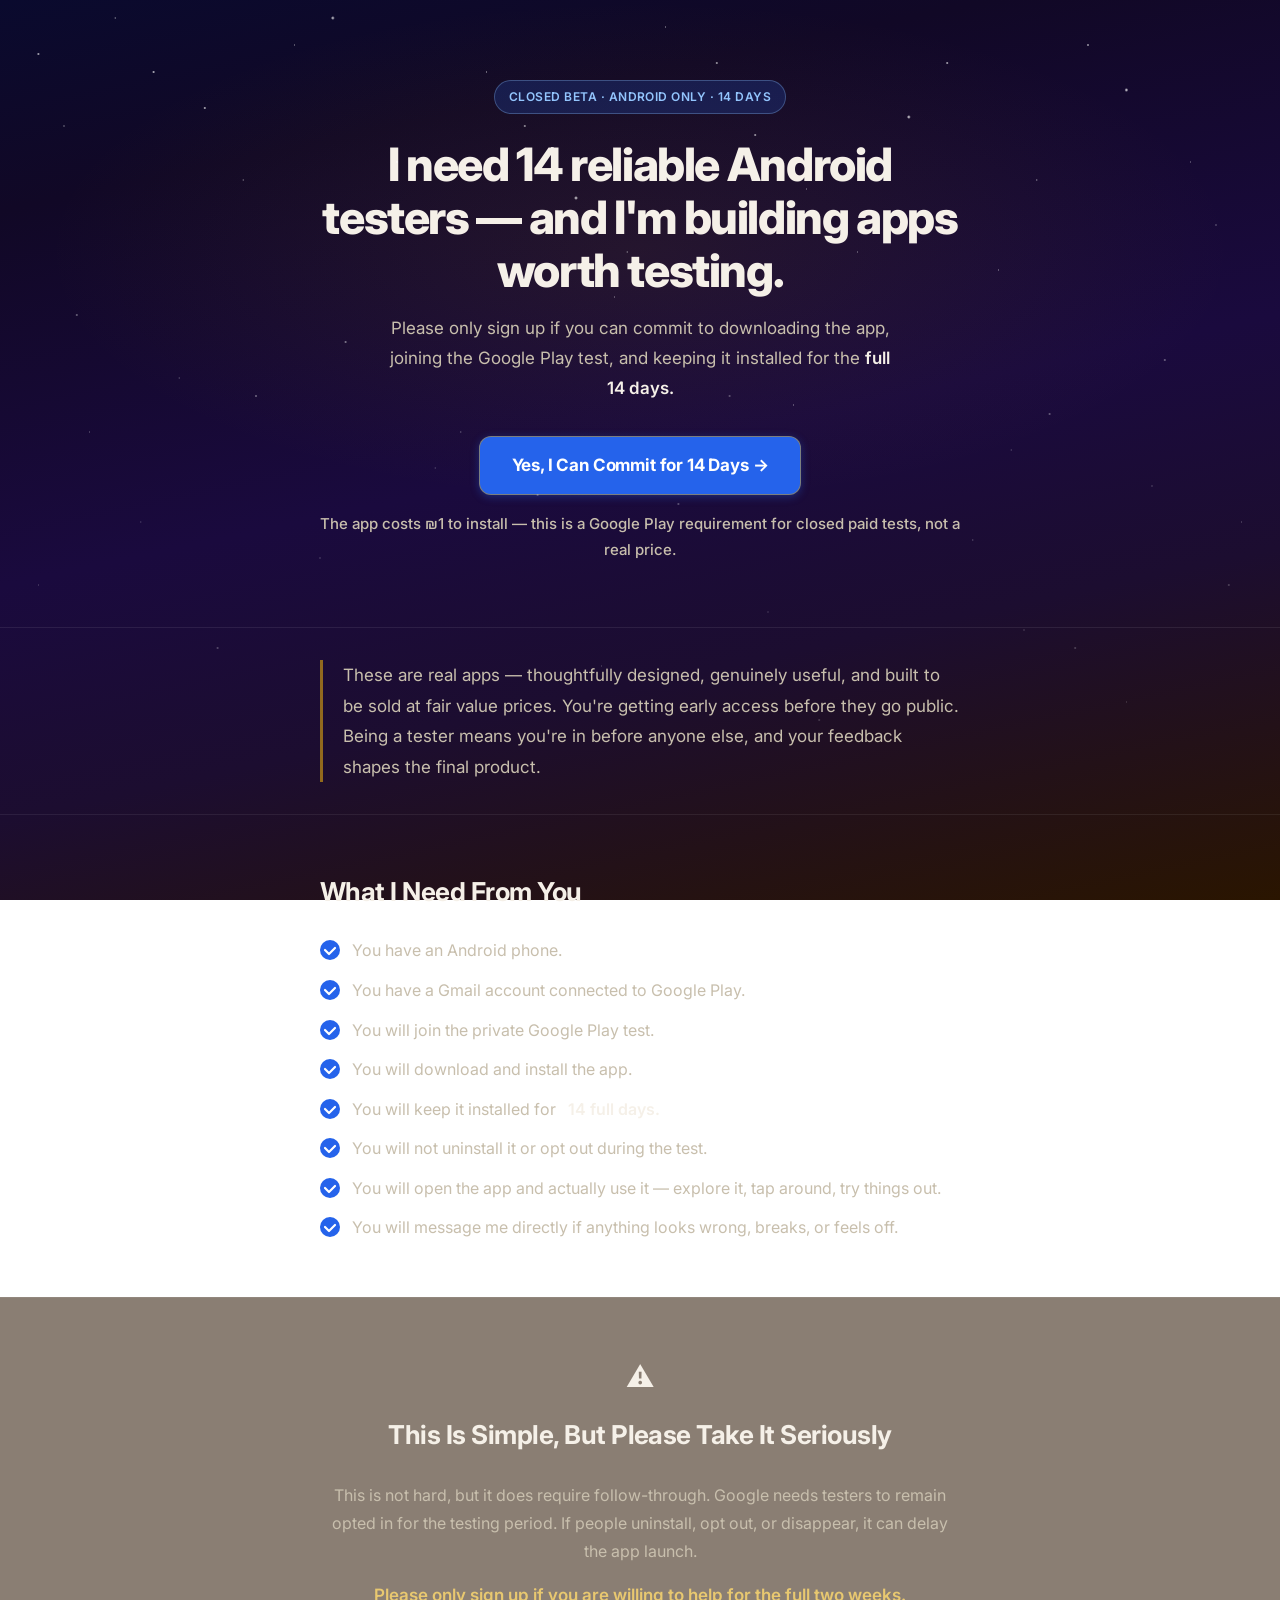
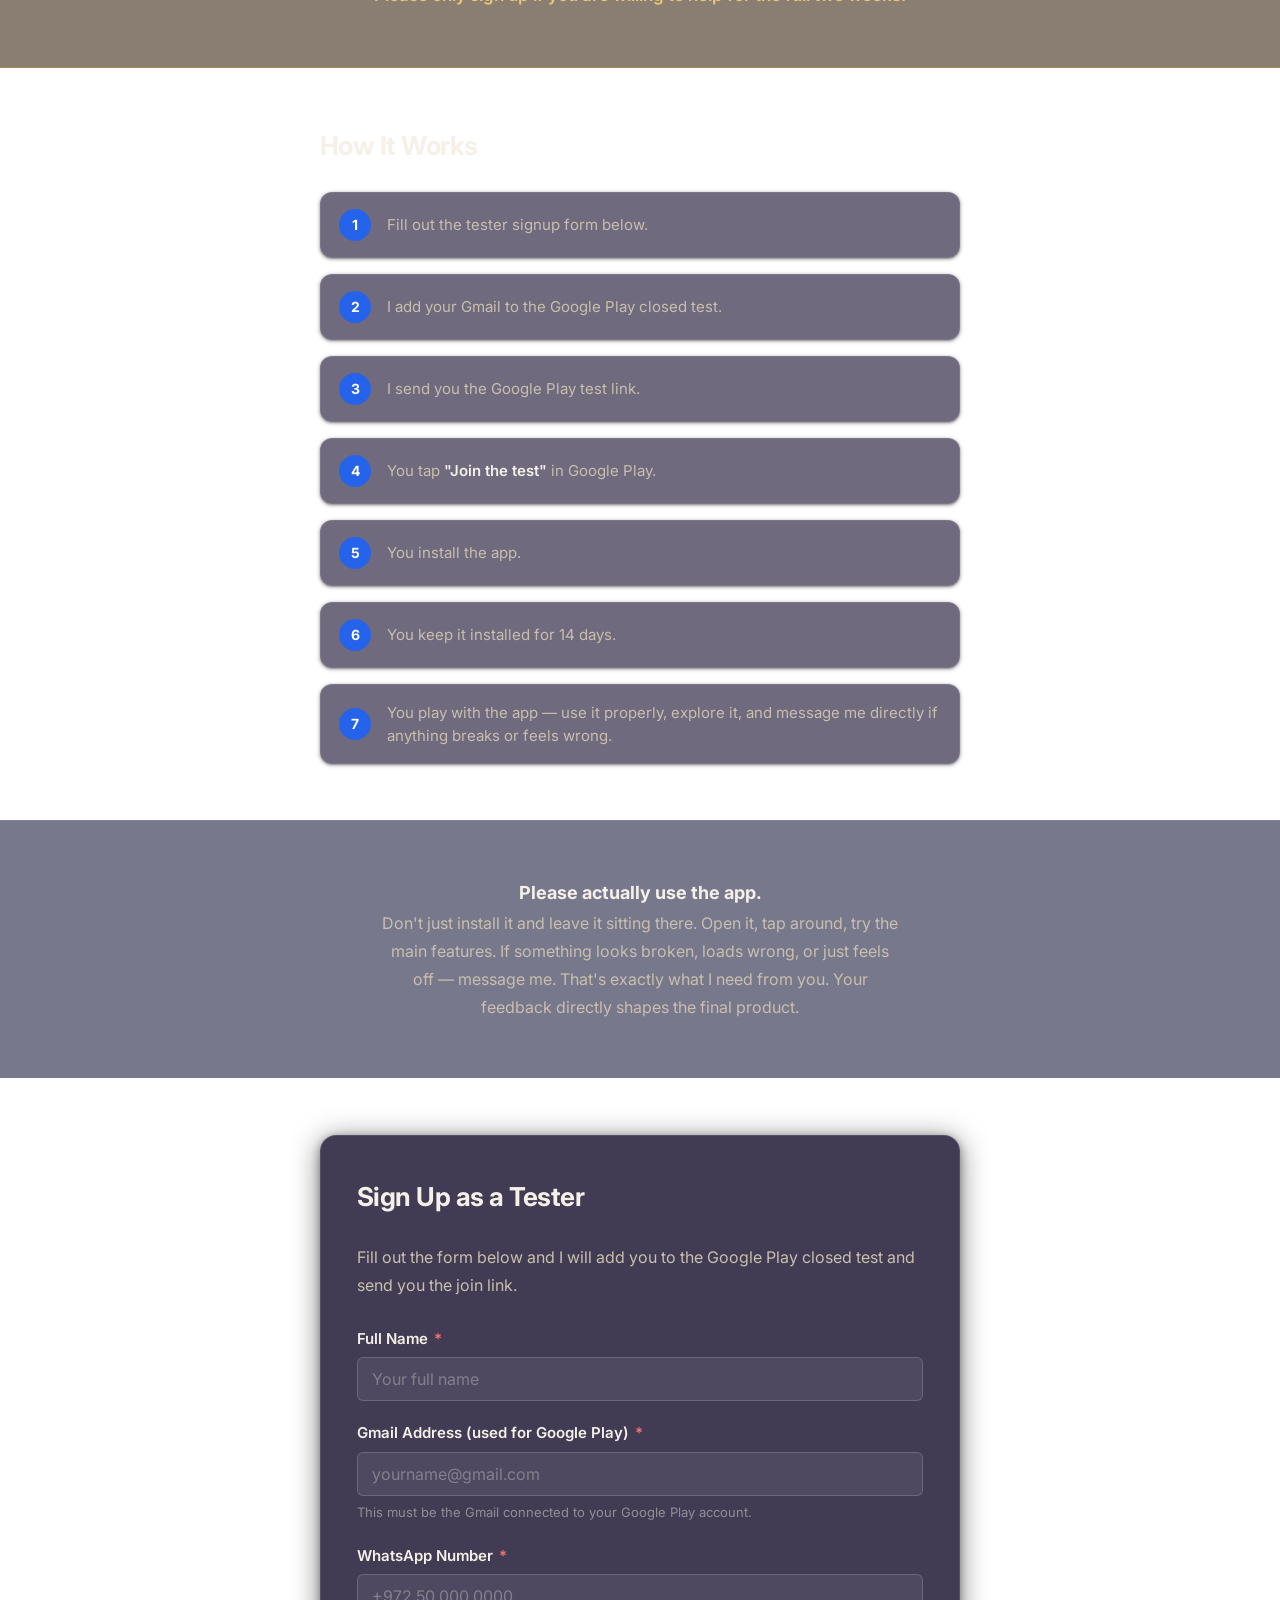
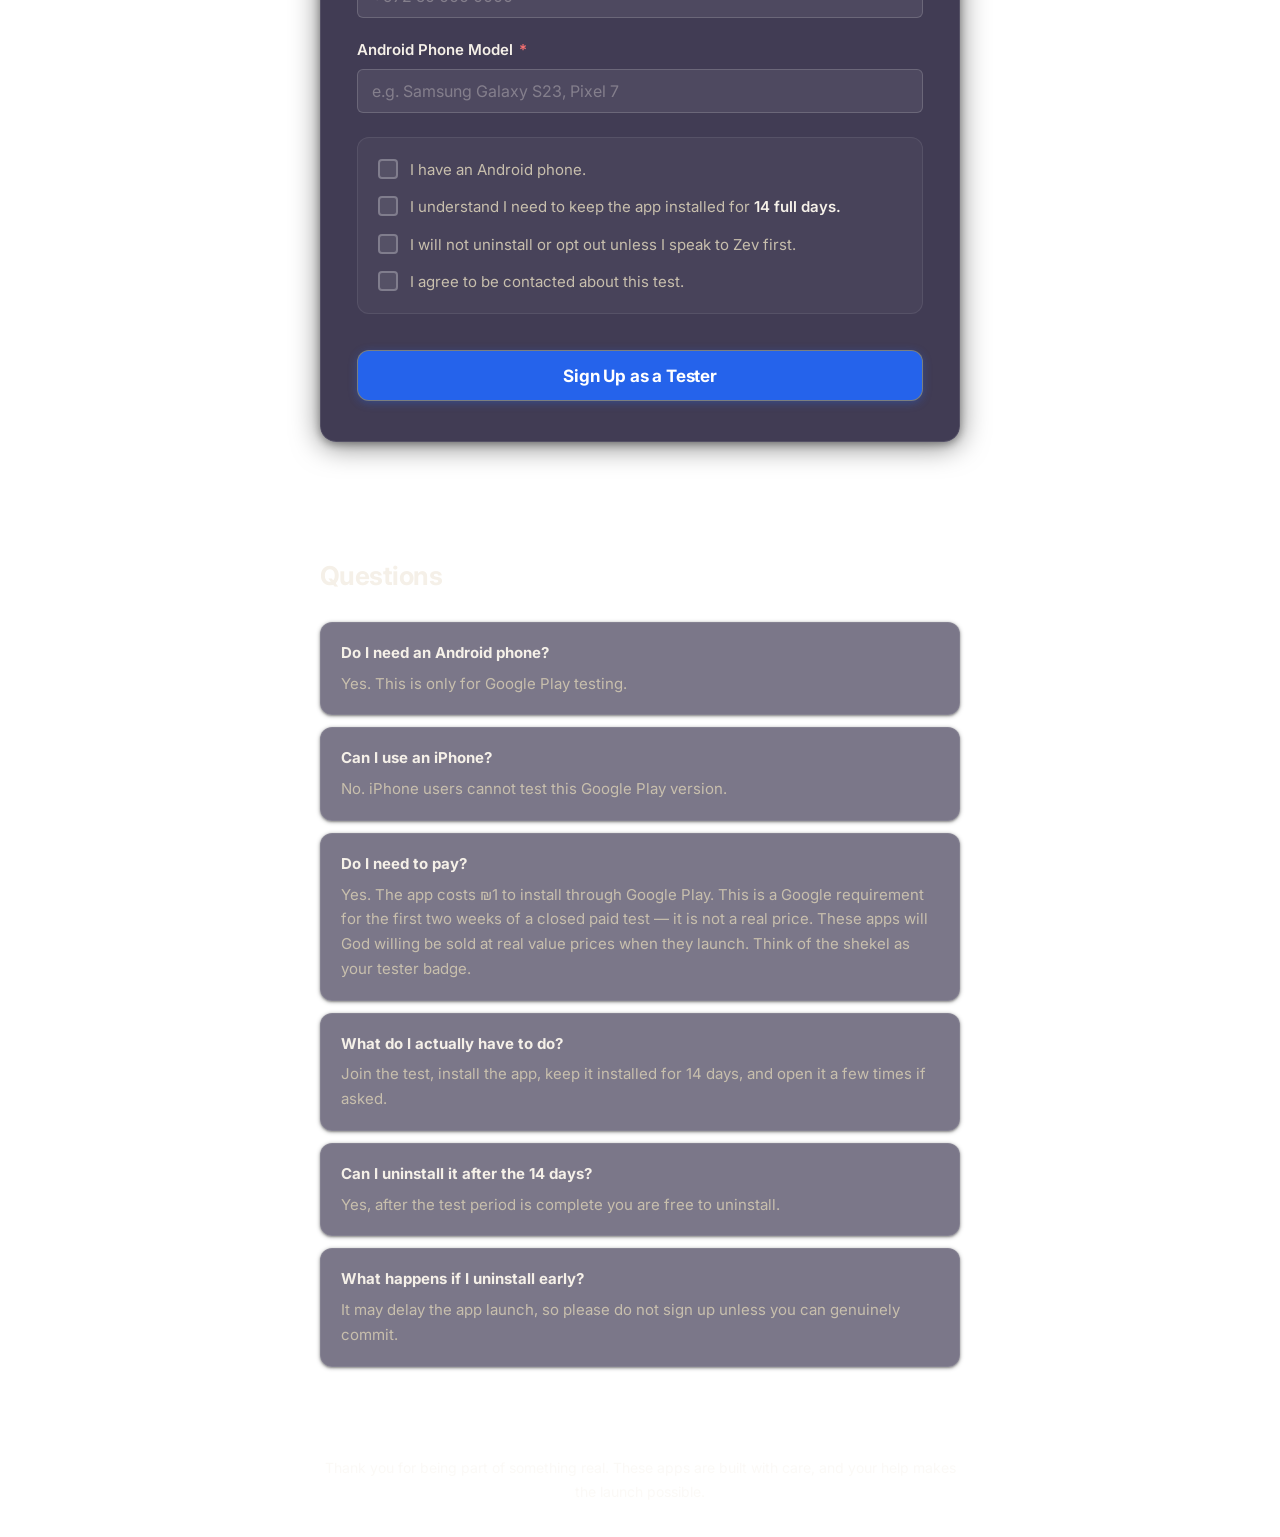
==== commit 23a9c59b: "Add mystical Tzfat theme: starry sky, candlelight glow, dark glass cards Deep midnight-blue gradient" ====
--- a/index.html
+++ b/index.html
@@ -11,6 +11,8 @@
   <link rel="stylesheet" href="styles.css" />
 </head>
 <body>
+
+  <div class="cosmic-bg" aria-hidden="true"></div>
 
   <!-- ─── HERO ─────────────────────────────────────────────────────────────── -->
   <header class="hero">
--- a/styles.css
+++ b/styles.css
@@ -703,3 +703,319 @@
   outline: 2px solid var(--color-accent);
   outline-offset: 2px;
 }
+
+/* ═══════════════════════════════════════════════════════════════════════════
+   MYSTICAL TZFAT THEME — deep blues, candlelight, starry Galilee sky
+   ═══════════════════════════════════════════════════════════════════════════ */
+
+/* ─── Keyframes ───────────────────────────────────────────────────────────── */
+@keyframes twinkle-a {
+  0%   { opacity: 0.30; }
+  40%  { opacity: 0.08; }
+  70%  { opacity: 0.28; }
+  100% { opacity: 0.12; }
+}
+
+@keyframes twinkle-b {
+  0%   { opacity: 0.12; }
+  35%  { opacity: 0.32; }
+  65%  { opacity: 0.06; }
+  100% { opacity: 0.24; }
+}
+
+@keyframes gold-pulse {
+  0%   { box-shadow: 0 0 6px  rgba(210,155,20,0.25), 0 2px 10px rgba(37,99,235,0.40); }
+  50%  { box-shadow: 0 0 22px rgba(210,155,20,0.60), 0 4px 18px rgba(37,99,235,0.55); }
+  100% { box-shadow: 0 0 6px  rgba(210,155,20,0.25), 0 2px 10px rgba(37,99,235,0.40); }
+}
+
+/* ─── Page background — fixed gradient + candlelight glow ─────────────────── */
+html {
+  min-height: 100%;
+  background:
+    radial-gradient(ellipse 75% 45% at 50% 28%, rgba(175,130,18,0.10) 0%, transparent 62%),
+    linear-gradient(168deg,
+      #0a0a2e 0%,
+      #110826 18%,
+      #1a0a3e 50%,
+      #1c0d30 70%,
+      #2a1500 100%);
+  background-attachment: fixed;
+}
+
+/* ─── Star layers ─────────────────────────────────────────────────────────── */
+.cosmic-bg {
+  position: fixed;
+  inset: 0;
+  z-index: 0;
+  pointer-events: none;
+}
+
+/* Layer A — brighter stars, upper sky */
+.cosmic-bg::before {
+  content: '';
+  position: absolute;
+  inset: 0;
+  background-image:
+    radial-gradient(1.5px 1.5px at  3%  6%, rgba(255,255,255,0.85) 0%, transparent 100%),
+    radial-gradient(1px   1px   at  9%  2%, rgba(255,255,255,0.70) 0%, transparent 100%),
+    radial-gradient(1.5px 1.5px at 16% 12%, rgba(255,255,255,0.90) 0%, transparent 100%),
+    radial-gradient(1px   1px   at 23%  5%, rgba(255,255,255,0.60) 0%, transparent 100%),
+    radial-gradient(1.5px 1.5px at 31% 18%, rgba(255,255,255,0.80) 0%, transparent 100%),
+    radial-gradient(1px   1px   at 38%  8%, rgba(255,255,255,0.75) 0%, transparent 100%),
+    radial-gradient(2px   2px   at 45% 22%, rgba(255,255,255,0.90) 0%, transparent 100%),
+    radial-gradient(1px   1px   at 52%  3%, rgba(255,255,255,0.65) 0%, transparent 100%),
+    radial-gradient(1.5px 1.5px at 59% 15%, rgba(255,255,255,0.80) 0%, transparent 100%),
+    radial-gradient(1px   1px   at 67% 28%, rgba(255,255,255,0.55) 0%, transparent 100%),
+    radial-gradient(1.5px 1.5px at 74%  7%, rgba(255,255,255,0.85) 0%, transparent 100%),
+    radial-gradient(1px   1px   at 81% 20%, rgba(255,255,255,0.70) 0%, transparent 100%),
+    radial-gradient(2px   2px   at 88% 10%, rgba(255,255,255,0.90) 0%, transparent 100%),
+    radial-gradient(1px   1px   at 95% 25%, rgba(255,255,255,0.60) 0%, transparent 100%),
+    radial-gradient(1.5px 1.5px at  6% 35%, rgba(255,255,255,0.50) 0%, transparent 100%),
+    radial-gradient(1px   1px   at 14% 42%, rgba(255,255,255,0.40) 0%, transparent 100%),
+    radial-gradient(1.5px 1.5px at 27% 38%, rgba(255,255,255,0.60) 0%, transparent 100%),
+    radial-gradient(1px   1px   at 36% 48%, rgba(255,255,255,0.45) 0%, transparent 100%),
+    radial-gradient(1px   1px   at 48% 33%, rgba(255,255,255,0.55) 0%, transparent 100%),
+    radial-gradient(1.5px 1.5px at 57% 44%, rgba(255,255,255,0.40) 0%, transparent 100%),
+    radial-gradient(1px   1px   at 69% 37%, rgba(255,255,255,0.60) 0%, transparent 100%),
+    radial-gradient(1px   1px   at 79% 50%, rgba(255,255,255,0.35) 0%, transparent 100%),
+    radial-gradient(1.5px 1.5px at 91% 40%, rgba(255,255,255,0.50) 0%, transparent 100%),
+    radial-gradient(1px   1px   at 11% 58%, rgba(255,255,255,0.30) 0%, transparent 100%),
+    radial-gradient(1px   1px   at 25% 62%, rgba(255,255,255,0.40) 0%, transparent 100%),
+    radial-gradient(1.5px 1.5px at 42% 55%, rgba(255,255,255,0.35) 0%, transparent 100%),
+    radial-gradient(1px   1px   at 60% 68%, rgba(255,255,255,0.30) 0%, transparent 100%),
+    radial-gradient(1px   1px   at 76% 60%, rgba(255,255,255,0.40) 0%, transparent 100%),
+    radial-gradient(1.5px 1.5px at 84% 72%, rgba(255,255,255,0.30) 0%, transparent 100%),
+    radial-gradient(1px   1px   at 97% 58%, rgba(255,255,255,0.35) 0%, transparent 100%);
+  animation: twinkle-a 8s ease-in-out infinite;
+}
+
+/* Layer B — second set of stars, offset timing */
+.cosmic-bg::after {
+  content: '';
+  position: absolute;
+  inset: 0;
+  background-image:
+    radial-gradient(1px   1px   at  5% 14%, rgba(255,255,255,0.70) 0%, transparent 100%),
+    radial-gradient(1.5px 1.5px at 12%  8%, rgba(255,255,255,0.90) 0%, transparent 100%),
+    radial-gradient(1px   1px   at 19% 20%, rgba(255,255,255,0.60) 0%, transparent 100%),
+    radial-gradient(2px   2px   at 26%  2%, rgba(255,255,255,0.85) 0%, transparent 100%),
+    radial-gradient(1px   1px   at 33% 25%, rgba(255,255,255,0.50) 0%, transparent 100%),
+    radial-gradient(1.5px 1.5px at 41% 14%, rgba(255,255,255,0.75) 0%, transparent 100%),
+    radial-gradient(1px   1px   at 49% 28%, rgba(255,255,255,0.65) 0%, transparent 100%),
+    radial-gradient(1.5px 1.5px at 56%  7%, rgba(255,255,255,0.80) 0%, transparent 100%),
+    radial-gradient(1px   1px   at 63% 21%, rgba(255,255,255,0.55) 0%, transparent 100%),
+    radial-gradient(2px   2px   at 71% 13%, rgba(255,255,255,0.90) 0%, transparent 100%),
+    radial-gradient(1px   1px   at 78% 30%, rgba(255,255,255,0.60) 0%, transparent 100%),
+    radial-gradient(1.5px 1.5px at 85%  5%, rgba(255,255,255,0.80) 0%, transparent 100%),
+    radial-gradient(1px   1px   at 93% 18%, rgba(255,255,255,0.50) 0%, transparent 100%),
+    radial-gradient(1px   1px   at  7% 48%, rgba(255,255,255,0.40) 0%, transparent 100%),
+    radial-gradient(1.5px 1.5px at 20% 44%, rgba(255,255,255,0.55) 0%, transparent 100%),
+    radial-gradient(1px   1px   at 34% 52%, rgba(255,255,255,0.35) 0%, transparent 100%),
+    radial-gradient(1px   1px   at 44% 40%, rgba(255,255,255,0.50) 0%, transparent 100%),
+    radial-gradient(1.5px 1.5px at 53% 56%, rgba(255,255,255,0.40) 0%, transparent 100%),
+    radial-gradient(1px   1px   at 62% 45%, rgba(255,255,255,0.55) 0%, transparent 100%),
+    radial-gradient(1px   1px   at 73% 58%, rgba(255,255,255,0.35) 0%, transparent 100%),
+    radial-gradient(1.5px 1.5px at 82% 46%, rgba(255,255,255,0.45) 0%, transparent 100%),
+    radial-gradient(1px   1px   at 90% 54%, rgba(255,255,255,0.40) 0%, transparent 100%),
+    radial-gradient(1px   1px   at  3% 65%, rgba(255,255,255,0.30) 0%, transparent 100%),
+    radial-gradient(1.5px 1.5px at 17% 72%, rgba(255,255,255,0.35) 0%, transparent 100%),
+    radial-gradient(1px   1px   at 30% 78%, rgba(255,255,255,0.25) 0%, transparent 100%),
+    radial-gradient(1px   1px   at 47% 74%, rgba(255,255,255,0.30) 0%, transparent 100%),
+    radial-gradient(1.5px 1.5px at 64% 80%, rgba(255,255,255,0.25) 0%, transparent 100%),
+    radial-gradient(1px   1px   at 80% 70%, rgba(255,255,255,0.35) 0%, transparent 100%),
+    radial-gradient(1px   1px   at 88% 78%, rgba(255,255,255,0.25) 0%, transparent 100%),
+    radial-gradient(1.5px 1.5px at 96% 65%, rgba(255,255,255,0.30) 0%, transparent 100%);
+  animation: twinkle-b 13s ease-in-out infinite;
+}
+
+/* ─── Override CSS variables for dark theme ───────────────────────────────── */
+:root {
+  --color-bg:        transparent;
+  --color-surface:   rgba(15, 8, 40, 0.68);
+  --color-text:      #f5f0e8;
+  --color-muted:     #c8bfad;
+  --color-faint:     rgba(245, 240, 232, 0.45);
+  --color-border:    rgba(255, 255, 255, 0.11);
+  --color-notice-bg: rgba(42, 21, 0, 0.60);
+  --color-notice-br: rgba(210, 155, 20, 0.35);
+  --color-error:     #f87171;
+  --color-error-bg:  rgba(220, 38, 38, 0.18);
+  --shadow-sm: 0 1px 4px rgba(0,0,0,0.35), 0 1px 2px rgba(0,0,0,0.25);
+  --shadow-md: 0 4px 28px rgba(0,0,0,0.50), 0 2px 8px rgba(0,0,0,0.35);
+}
+
+/* ─── Body — transparent so gradient shows through ────────────────────────── */
+body {
+  background: transparent;
+  color: var(--color-text);
+  position: relative;
+  z-index: 1;
+}
+
+/* ─── Hero ────────────────────────────────────────────────────────────────── */
+.hero {
+  background: transparent;
+  border-bottom-color: rgba(255,255,255,0.08);
+}
+
+.badge {
+  background: rgba(37,99,235,0.20);
+  border-color: rgba(147,197,253,0.30);
+  color: #93c5fd;
+}
+
+/* ─── Sections ────────────────────────────────────────────────────────────── */
+.section {
+  background: transparent;
+}
+
+.section + .section {
+  border-top-color: rgba(255,255,255,0.07);
+}
+
+.section-form {
+  background: transparent;
+}
+
+/* ─── Intro blurb ─────────────────────────────────────────────────────────── */
+.intro-text {
+  border-left-color: rgba(210,155,20,0.65);
+  color: var(--color-muted);
+}
+
+/* ─── Notice (commitment warning) ────────────────────────────────────────── */
+.section-notice {
+  background: rgba(42,21,0,0.55);
+  border-color: rgba(210,155,20,0.30);
+}
+
+.notice-emphasis {
+  color: #e8c870;
+}
+
+/* ─── Feedback callout ────────────────────────────────────────────────────── */
+.section-feedback {
+  background: rgba(10,10,46,0.55);
+  border-color: rgba(100,140,230,0.18);
+}
+
+.feedback-headline {
+  color: #f5f0e8;
+}
+
+/* ─── Steps cards ─────────────────────────────────────────────────────────── */
+.steps li {
+  background: rgba(15, 8, 40, 0.60);
+  border-color: rgba(255,255,255,0.09);
+}
+
+/* ─── Form card — glass effect ────────────────────────────────────────────── */
+.form-card {
+  background: rgba(12, 6, 36, 0.78);
+  border-color: rgba(255,255,255,0.10);
+}
+
+@supports (backdrop-filter: blur(12px)) {
+  .form-card {
+    backdrop-filter: blur(12px);
+    -webkit-backdrop-filter: blur(12px);
+  }
+}
+
+/* ─── Inputs ──────────────────────────────────────────────────────────────── */
+input[type="text"],
+input[type="email"],
+input[type="tel"] {
+  background: rgba(255,255,255,0.07);
+  border-color: rgba(255,255,255,0.16);
+  color: #f5f0e8;
+}
+
+input[type="text"]::placeholder,
+input[type="email"]::placeholder,
+input[type="tel"]::placeholder {
+  color: rgba(245,240,232,0.32);
+}
+
+input[type="text"]:focus,
+input[type="email"]:focus,
+input[type="tel"]:focus {
+  border-color: rgba(210,155,20,0.65);
+  box-shadow: 0 0 0 3px rgba(210,155,20,0.12);
+}
+
+input[type="text"].invalid,
+input[type="email"].invalid,
+input[type="tel"].invalid {
+  border-color: rgba(248,113,113,0.70);
+}
+
+/* ─── Checkboxes ──────────────────────────────────────────────────────────── */
+.checkboxes {
+  background: rgba(255,255,255,0.04);
+  border-color: rgba(255,255,255,0.08);
+}
+
+.checkmark {
+  background: rgba(255,255,255,0.07);
+  border-color: rgba(255,255,255,0.25);
+}
+
+.checkbox-label input[type="checkbox"].invalid + .checkmark {
+  border-color: rgba(248,113,113,0.70);
+}
+
+/* ─── Form error ──────────────────────────────────────────────────────────── */
+.form-error {
+  background: rgba(220,38,38,0.18);
+  border-color: rgba(248,113,113,0.30);
+  color: #fca5a5;
+}
+
+/* ─── Buttons — gold glow pulse ───────────────────────────────────────────── */
+.btn-primary,
+.btn-submit {
+  border: 1.5px solid rgba(210,155,20,0.50);
+  animation: gold-pulse 3.5s ease-in-out infinite;
+}
+
+.btn-primary:hover,
+.btn-primary:focus-visible,
+.btn-submit:hover,
+.btn-submit:focus-visible {
+  animation: none;
+  box-shadow: 0 0 28px rgba(210,155,20,0.70), 0 4px 18px rgba(37,99,235,0.55);
+}
+
+.btn-submit:disabled {
+  animation: none;
+}
+
+/* ─── FAQ ─────────────────────────────────────────────────────────────────── */
+.faq-item {
+  background: rgba(15, 8, 40, 0.55);
+  border-color: rgba(255,255,255,0.08);
+}
+
+/* ─── Footer ──────────────────────────────────────────────────────────────── */
+.footer {
+  border-top-color: rgba(255,255,255,0.07);
+}
+
+.footer p {
+  color: rgba(245,240,232,0.40);
+}
+
+/* ─── Respect reduced-motion preference ───────────────────────────────────── */
+@media (prefers-reduced-motion: reduce) {
+  .cosmic-bg::before,
+  .cosmic-bg::after {
+    animation: none;
+    opacity: 0.20;
+  }
+  .btn-primary,
+  .btn-submit {
+    animation: none;
+  }
+}
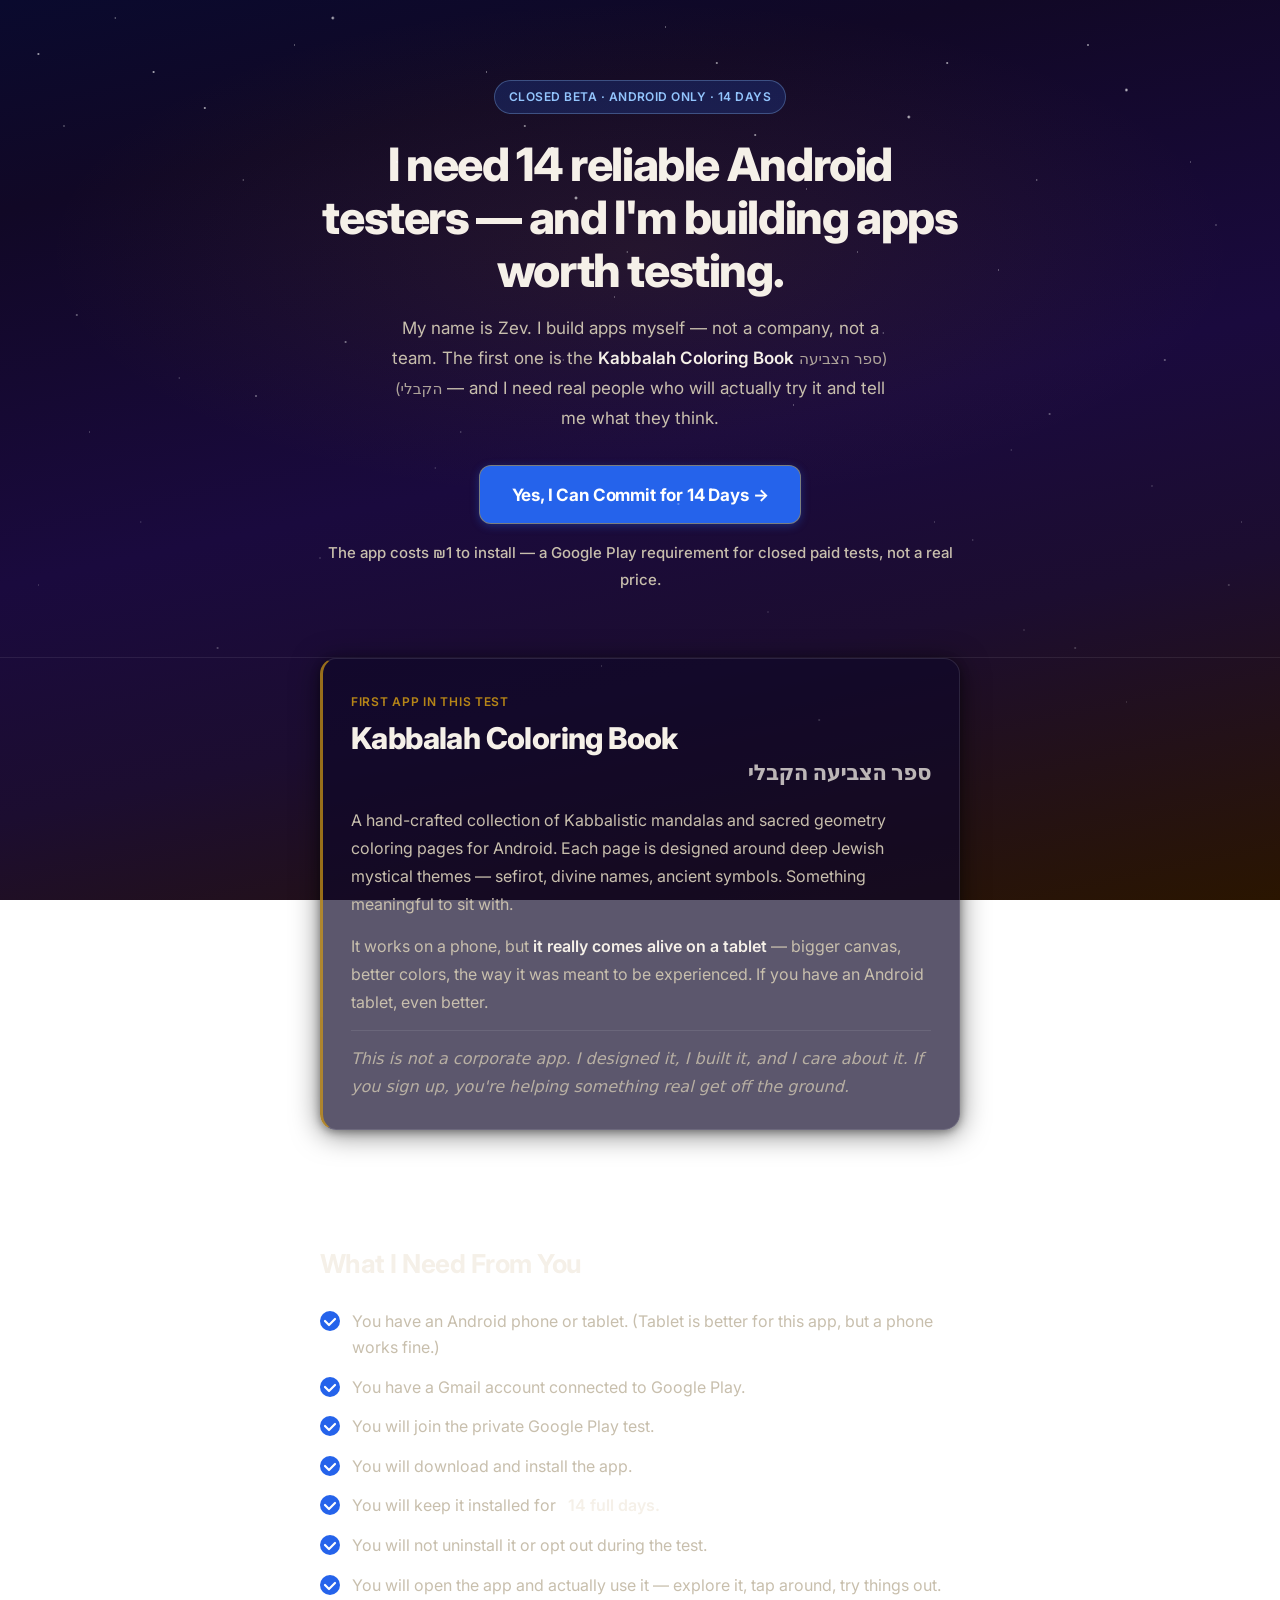
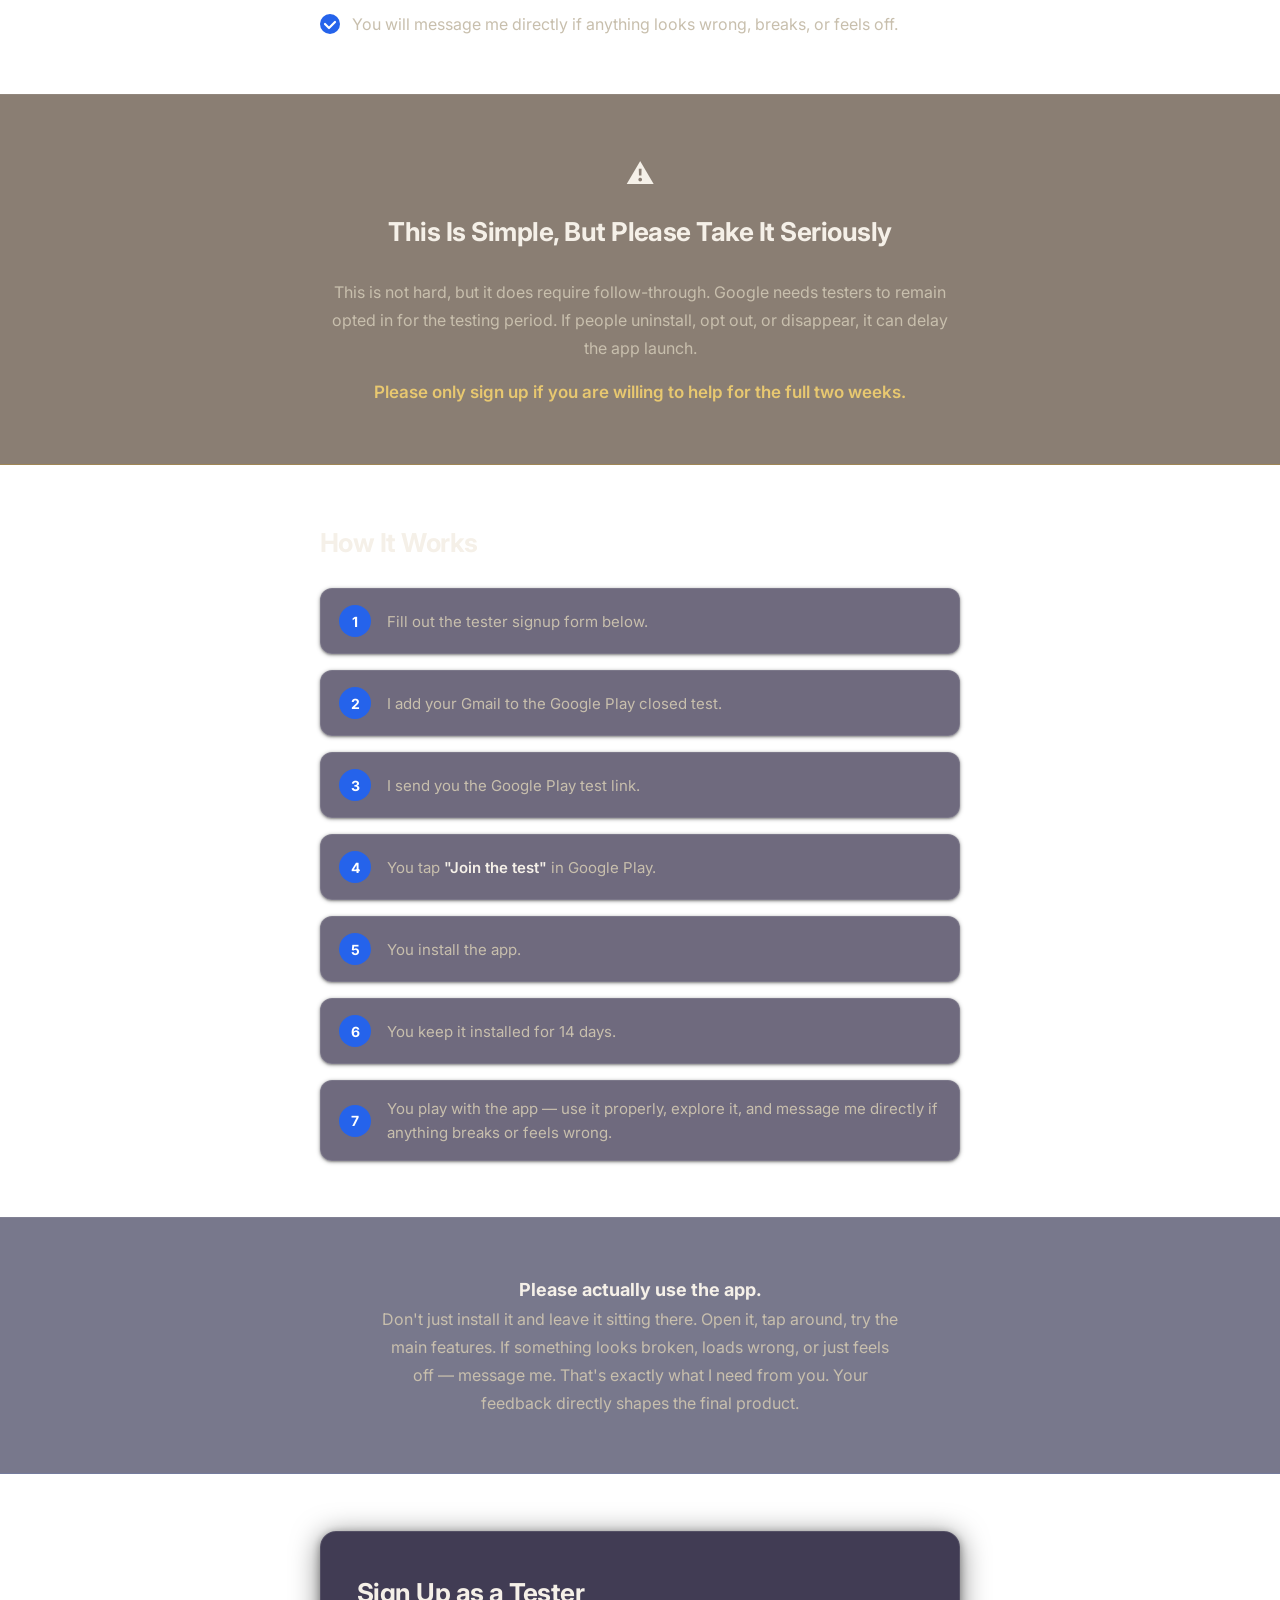
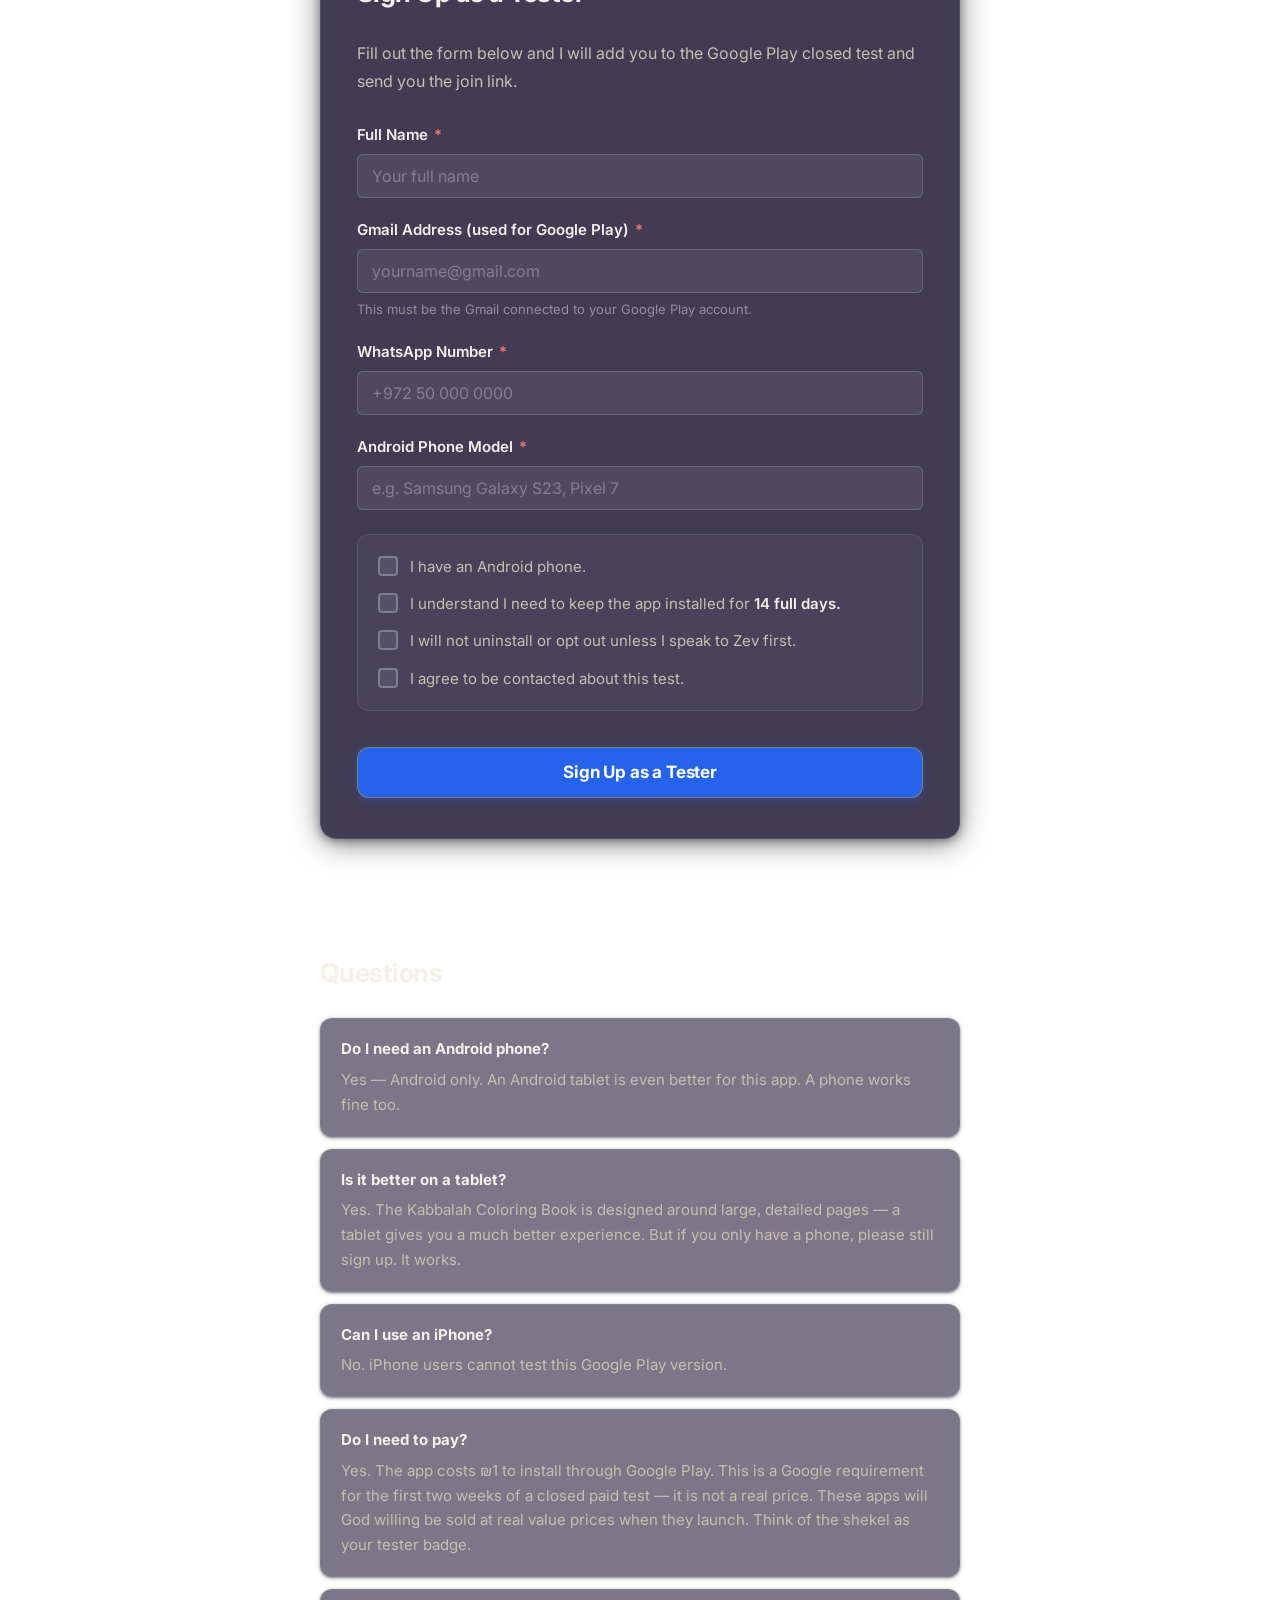
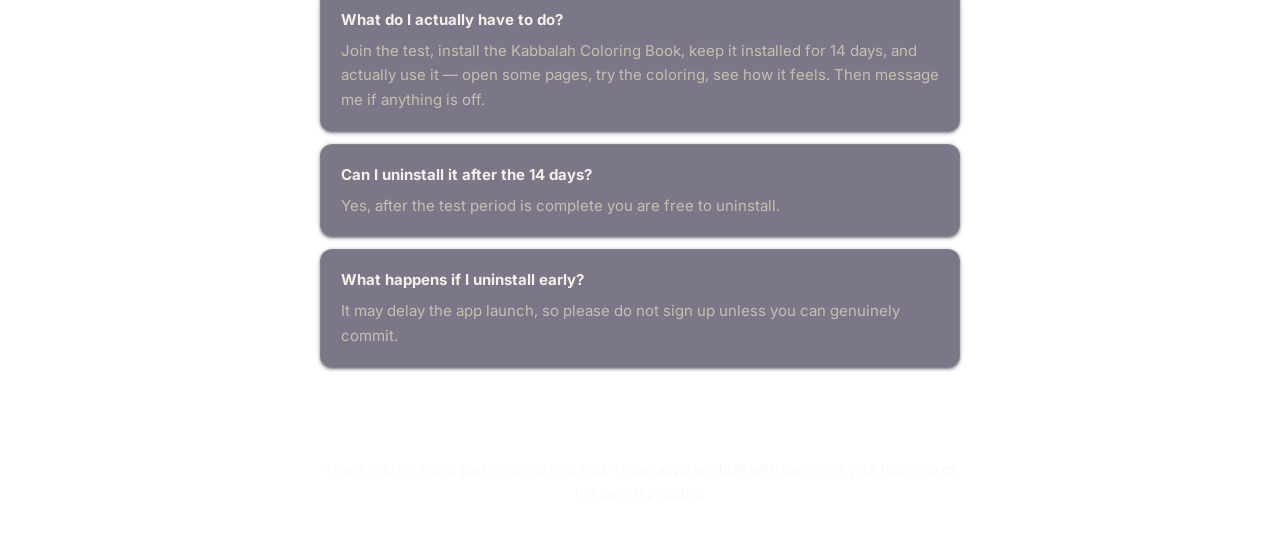
==== commit f45e8264: "Make page personal: name Zev + Kabbalah Coloring Book, Hebrew title, tablet note Co-Authored-By: Cla" ====
--- a/index.html
+++ b/index.html
@@ -20,23 +20,32 @@
       <span class="badge">Closed Beta · Android Only · 14 Days</span>
       <h1>I need 14 reliable Android testers — and I'm building apps worth testing.</h1>
       <p class="subheadline">
-        Please only sign up if you can commit to downloading the app,
-        joining the Google Play test, and keeping it installed for the
-        <strong>full 14 days.</strong>
+        My name is Zev. I build apps myself — not a company, not a team.
+        The first one is the <strong>Kabbalah Coloring Book</strong>
+        <span class="hebrew" lang="he">(ספר הצביעה הקבלי)</span> —
+        and I need real people who will actually try it and tell me what they think.
       </p>
       <a href="#signup" class="btn-primary">Yes, I Can Commit for 14 Days →</a>
       <p class="hero-note">
-        The app costs ₪1 to install — this is a Google Play requirement for closed paid tests, not a real price.
+        The app costs ₪1 to install — a Google Play requirement for closed paid tests, not a real price.
       </p>
     </div>
   </header>
 
   <main>
 
-    <!-- ─── INTRO ────────────────────────────────────────────────────────── -->
-    <section class="section section-intro">
-      <div class="container">
-        <p class="intro-text">These are real apps — thoughtfully designed, genuinely useful, and built to be sold at fair value prices. You're getting early access before they go public. Being a tester means you're in before anyone else, and your feedback shapes the final product.</p>
+    <!-- ─── ABOUT THE APP ────────────────────────────────────────────────── -->
+    <section class="section section-app-intro">
+      <div class="container">
+        <div class="app-card">
+          <div class="app-card-header">
+            <span class="app-label">First app in this test</span>
+            <h2 class="app-title">Kabbalah Coloring Book<br><span class="app-title-he" lang="he">ספר הצביעה הקבלי</span></h2>
+          </div>
+          <p>A hand-crafted collection of Kabbalistic mandalas and sacred geometry coloring pages for Android. Each page is designed around deep Jewish mystical themes — sefirot, divine names, ancient symbols. Something meaningful to sit with.</p>
+          <p>It works on a phone, but <strong>it really comes alive on a tablet</strong> — bigger canvas, better colors, the way it was meant to be experienced. If you have an Android tablet, even better.</p>
+          <p class="app-personal">This is not a corporate app. I designed it, I built it, and I care about it. If you sign up, you're helping something real get off the ground.</p>
+        </div>
       </div>
     </section>
 
@@ -45,7 +54,7 @@
       <div class="container">
         <h2>What I Need From You</h2>
         <ul class="checklist">
-          <li>You have an Android phone.</li>
+          <li>You have an Android phone or tablet. (Tablet is better for this app, but a phone works fine.)</li>
           <li>You have a Gmail account connected to Google Play.</li>
           <li>You will join the private Google Play test.</li>
           <li>You will download and install the app.</li>
@@ -132,7 +141,7 @@
             closed test and send you the join link.
           </p>
 
-          <form id="signup-form" action="FORM_ACTION_URL_HERE" method="POST" novalidate>
+          <form id="signup-form" action="https://formspree.io/f/xkoaaewy" method="POST" novalidate>
 
             <div class="field-group">
               <label for="full-name">Full Name <span class="required" aria-hidden="true">*</span></label>
@@ -239,7 +248,12 @@
 
           <div class="faq-item">
             <dt>Do I need an Android phone?</dt>
-            <dd>Yes. This is only for Google Play testing.</dd>
+            <dd>Yes — Android only. An Android tablet is even better for this app. A phone works fine too.</dd>
+          </div>
+
+          <div class="faq-item">
+            <dt>Is it better on a tablet?</dt>
+            <dd>Yes. The Kabbalah Coloring Book is designed around large, detailed pages — a tablet gives you a much better experience. But if you only have a phone, please still sign up. It works.</dd>
           </div>
 
           <div class="faq-item">
@@ -261,8 +275,9 @@
           <div class="faq-item">
             <dt>What do I actually have to do?</dt>
             <dd>
-              Join the test, install the app, keep it installed for 14 days,
-              and open it a few times if asked.
+              Join the test, install the Kabbalah Coloring Book, keep it installed for 14 days,
+              and actually use it — open some pages, try the coloring, see how it feels. Then
+              message me if anything is off.
             </dd>
           </div>
 
--- a/styles.css
+++ b/styles.css
@@ -237,18 +237,76 @@
   color: var(--color-text);
 }
 
-/* ─── Intro ───────────────────────────────────────────────────────────────── */
-.section-intro {
-  padding: 2rem 0;
-}
-
-.intro-text {
-  font-size: 1.0625rem;
-  color: var(--color-muted);
-  line-height: 1.8;
-  border-left: 3px solid var(--color-accent);
-  padding-left: 1.25rem;
-}
+/* ─── App intro card ──────────────────────────────────────────────────────── */
+.section-app-intro {
+  padding-top: 0;
+}
+
+.app-card {
+  background: var(--color-surface);
+  border: 1px solid var(--color-border);
+  border-radius: var(--radius-lg);
+  padding: 1.75rem;
+  box-shadow: var(--shadow-md);
+  border-left: 3px solid rgba(210,155,20,0.7);
+}
+
+.app-card-header {
+  margin-bottom: 1.25rem;
+}
+
+.app-label {
+  display: inline-block;
+  font-size: 0.75rem;
+  font-weight: 600;
+  letter-spacing: 0.06em;
+  text-transform: uppercase;
+  color: rgba(210,155,20,0.85);
+  margin-bottom: 0.5rem;
+}
+
+.app-title {
+  font-size: clamp(1.4rem, 5vw, 1.875rem);
+  font-weight: 800;
+  margin-bottom: 0;
+  line-height: 1.2;
+  letter-spacing: -0.02em;
+}
+
+.app-title-he {
+  font-size: 0.72em;
+  font-weight: 600;
+  opacity: 0.75;
+  direction: rtl;
+  display: block;
+  margin-top: 0.25rem;
+}
+
+.app-card p {
+  margin-bottom: 0.875rem;
+}
+
+.app-card p:last-child {
+  margin-bottom: 0;
+}
+
+.app-personal {
+  font-style: italic;
+  opacity: 0.85;
+  border-top: 1px solid var(--color-border);
+  padding-top: 0.875rem;
+  margin-top: 0.25rem;
+}
+
+/* ─── Hebrew text ─────────────────────────────────────────────────────────── */
+.hebrew {
+  font-size: 0.9em;
+  direction: rtl;
+  unicode-bidi: embed;
+  opacity: 0.85;
+}
+
+/* ─── Notice Card ─────────────────────────────────────────────────────────── */
 
 /* ─── Notice Card ─────────────────────────────────────────────────────────── */
 .section-notice {
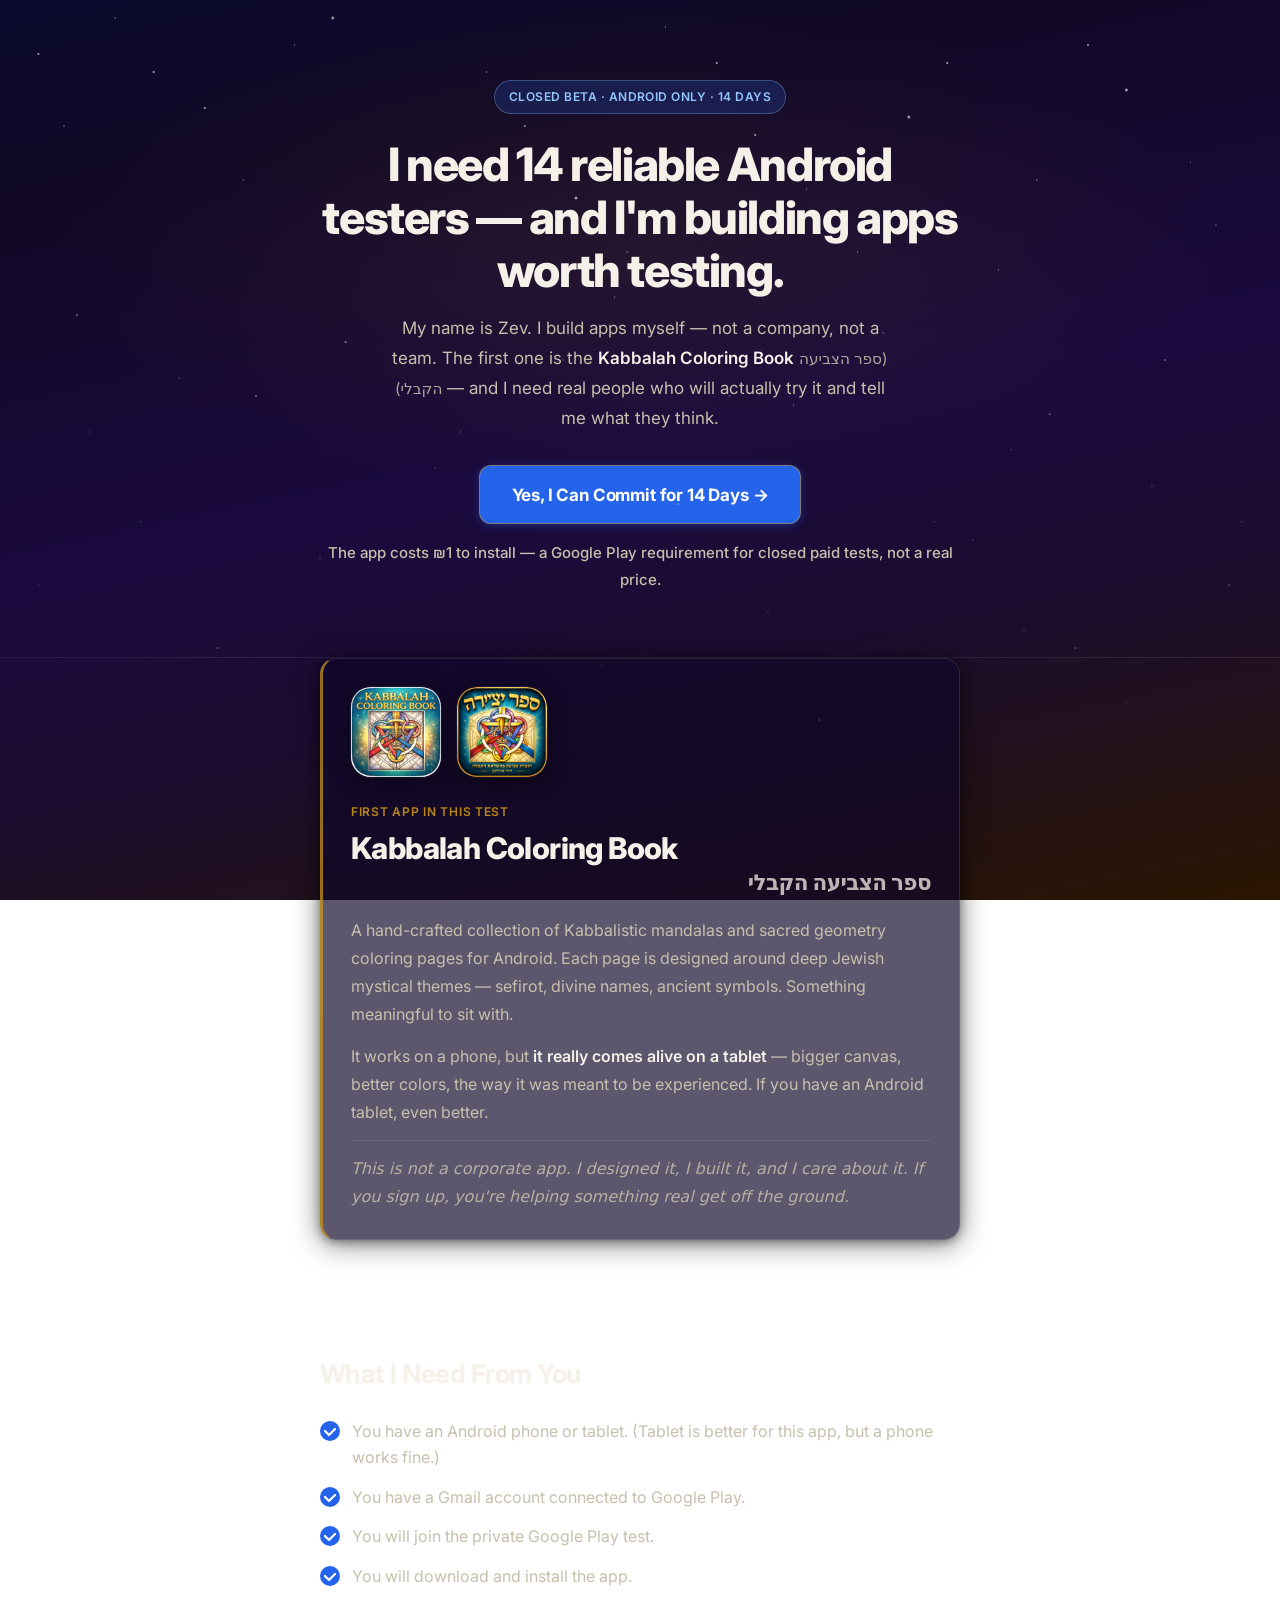
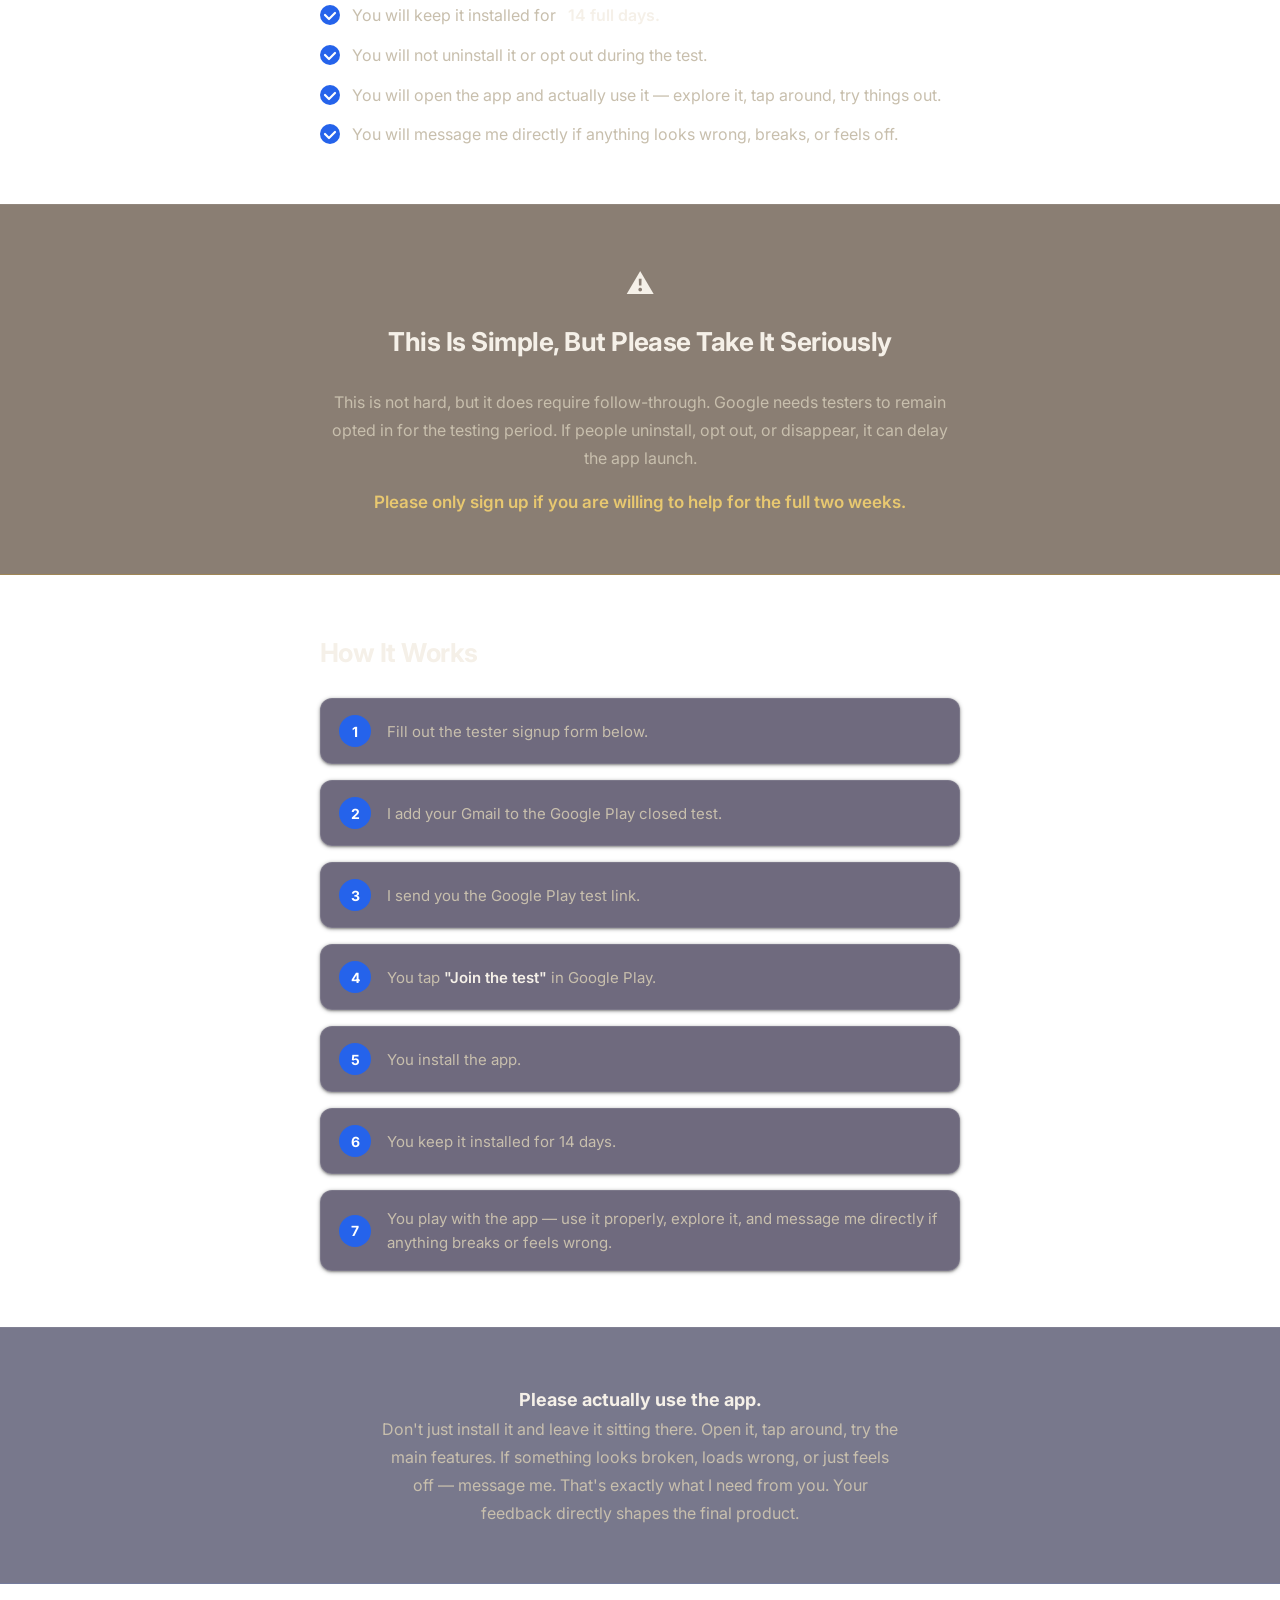
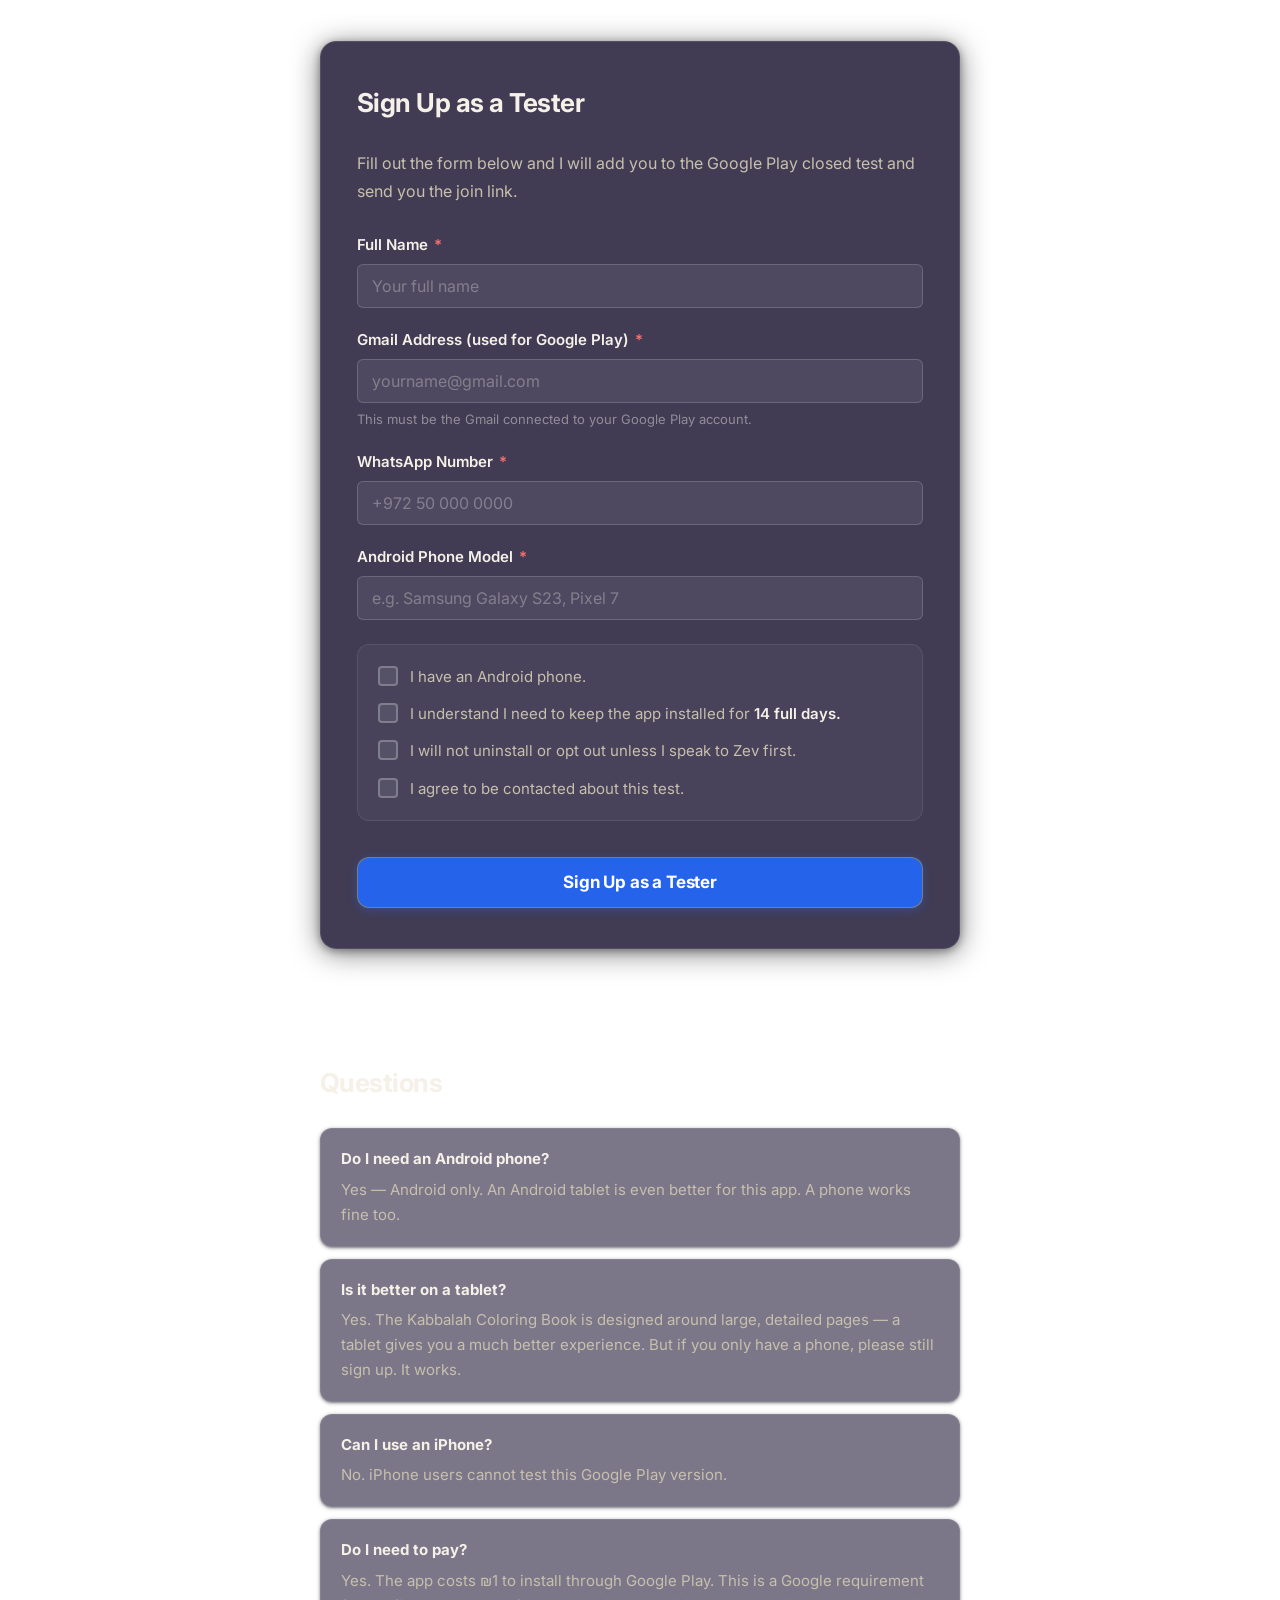
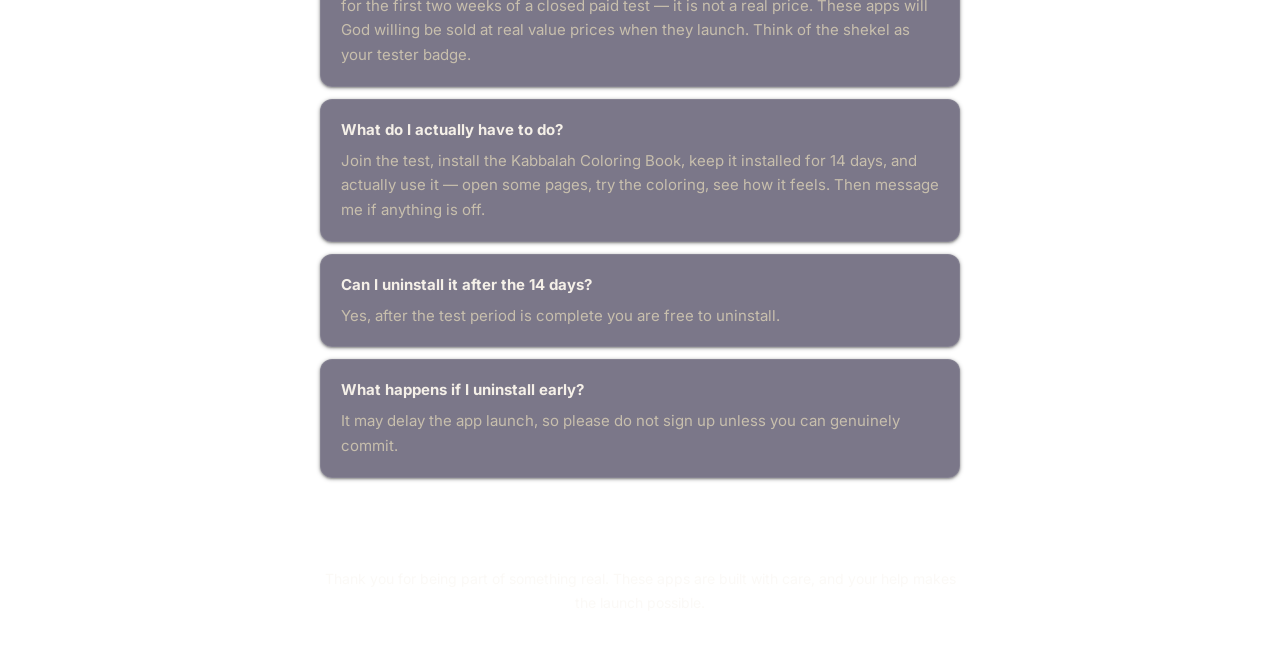
==== commit 8137d074: "Add app icons to the app card Co-Authored-By: Claude Sonnet 4.6 <noreply@anthropic.com> Claude-Sessi" ====
--- a/index.html
+++ b/index.html
@@ -38,6 +38,10 @@
     <section class="section section-app-intro">
       <div class="container">
         <div class="app-card">
+          <div class="app-icons">
+            <img src="icon-en.png" alt="Kabbalah Coloring Book" class="app-icon" />
+            <img src="icon-he.png" alt="ספר הצביעה הקבלי" class="app-icon" />
+          </div>
           <div class="app-card-header">
             <span class="app-label">First app in this test</span>
             <h2 class="app-title">Kabbalah Coloring Book<br><span class="app-title-he" lang="he">ספר הצביעה הקבלי</span></h2>
--- a/styles.css
+++ b/styles.css
@@ -249,6 +249,29 @@
   padding: 1.75rem;
   box-shadow: var(--shadow-md);
   border-left: 3px solid rgba(210,155,20,0.7);
+}
+
+.app-icons {
+  display: flex;
+  gap: 1rem;
+  margin-bottom: 1.25rem;
+}
+
+.app-icon {
+  width: 90px;
+  height: 90px;
+  border-radius: 20px;
+  box-shadow: 0 4px 20px rgba(0,0,0,0.5), 0 0 0 1px rgba(255,255,255,0.08);
+  object-fit: cover;
+  flex-shrink: 0;
+}
+
+@media (max-width: 479px) {
+  .app-icon {
+    width: 72px;
+    height: 72px;
+    border-radius: 16px;
+  }
 }
 
 .app-card-header {
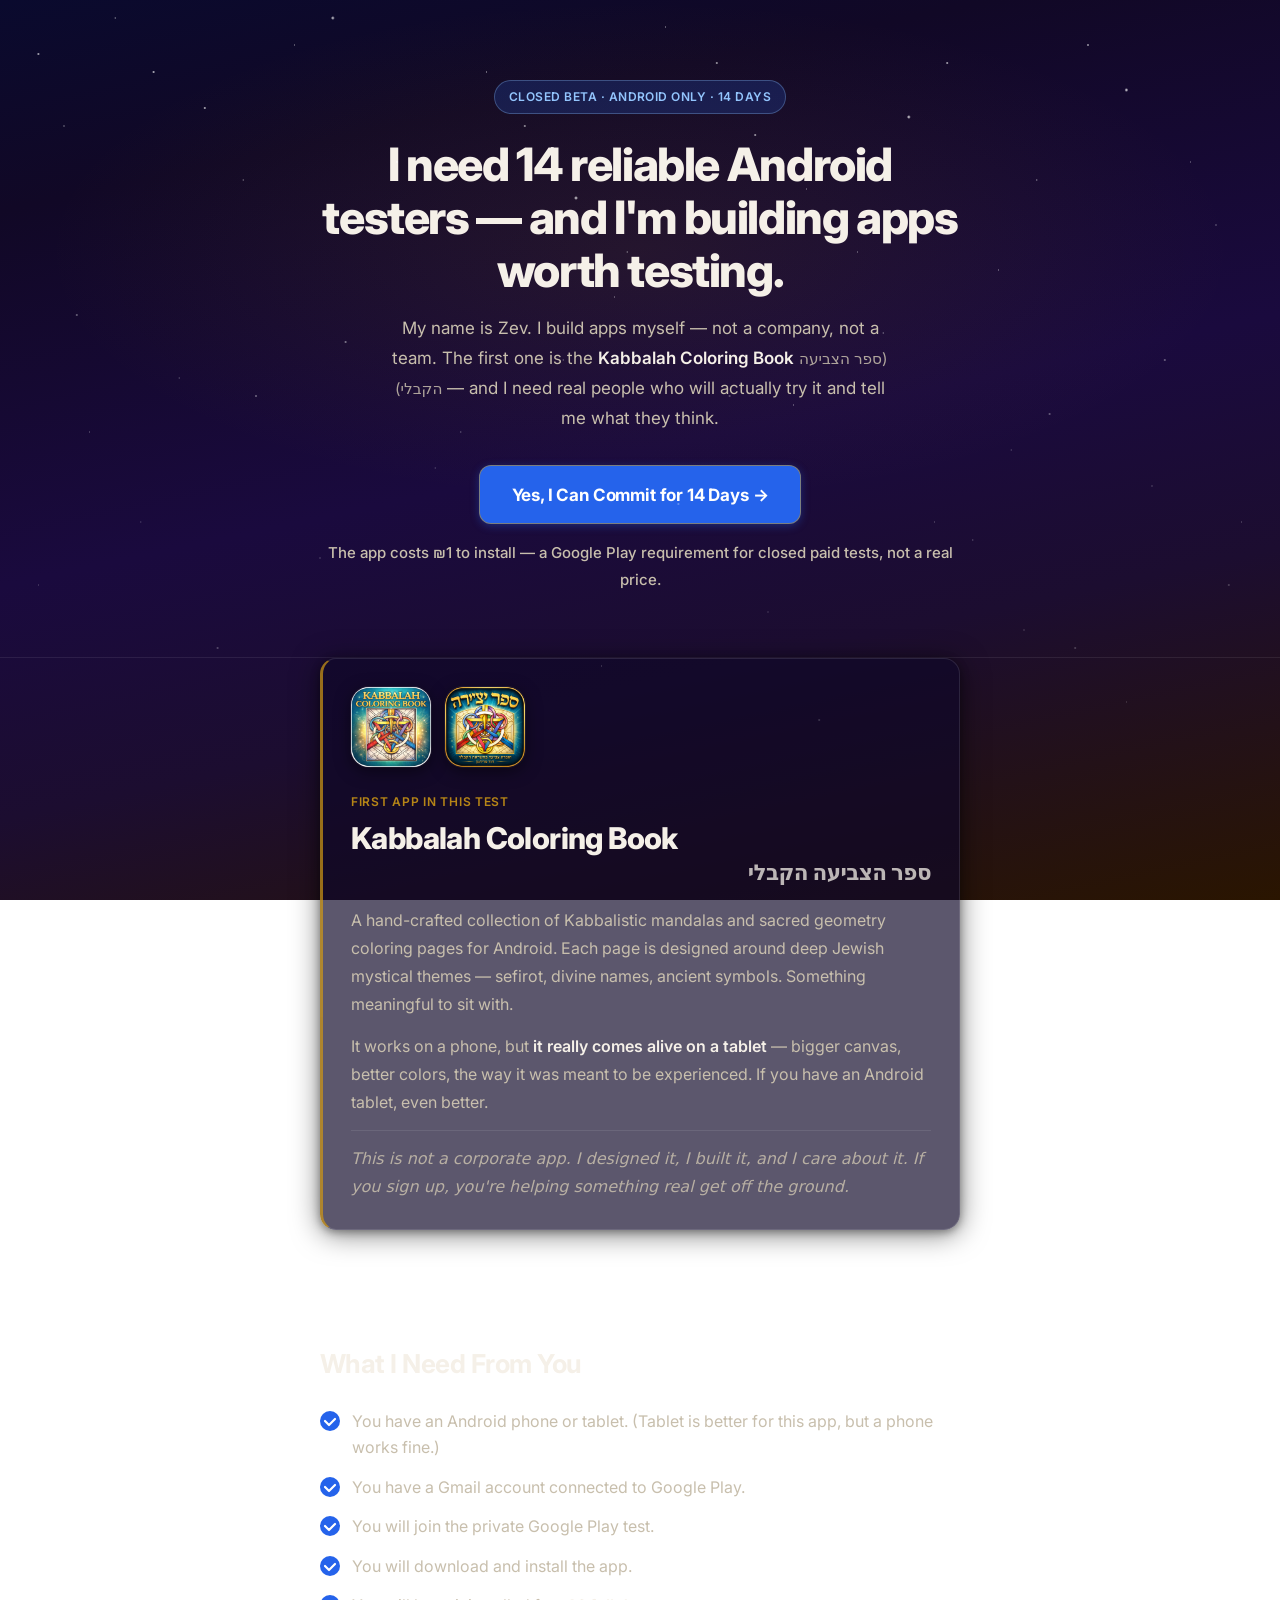
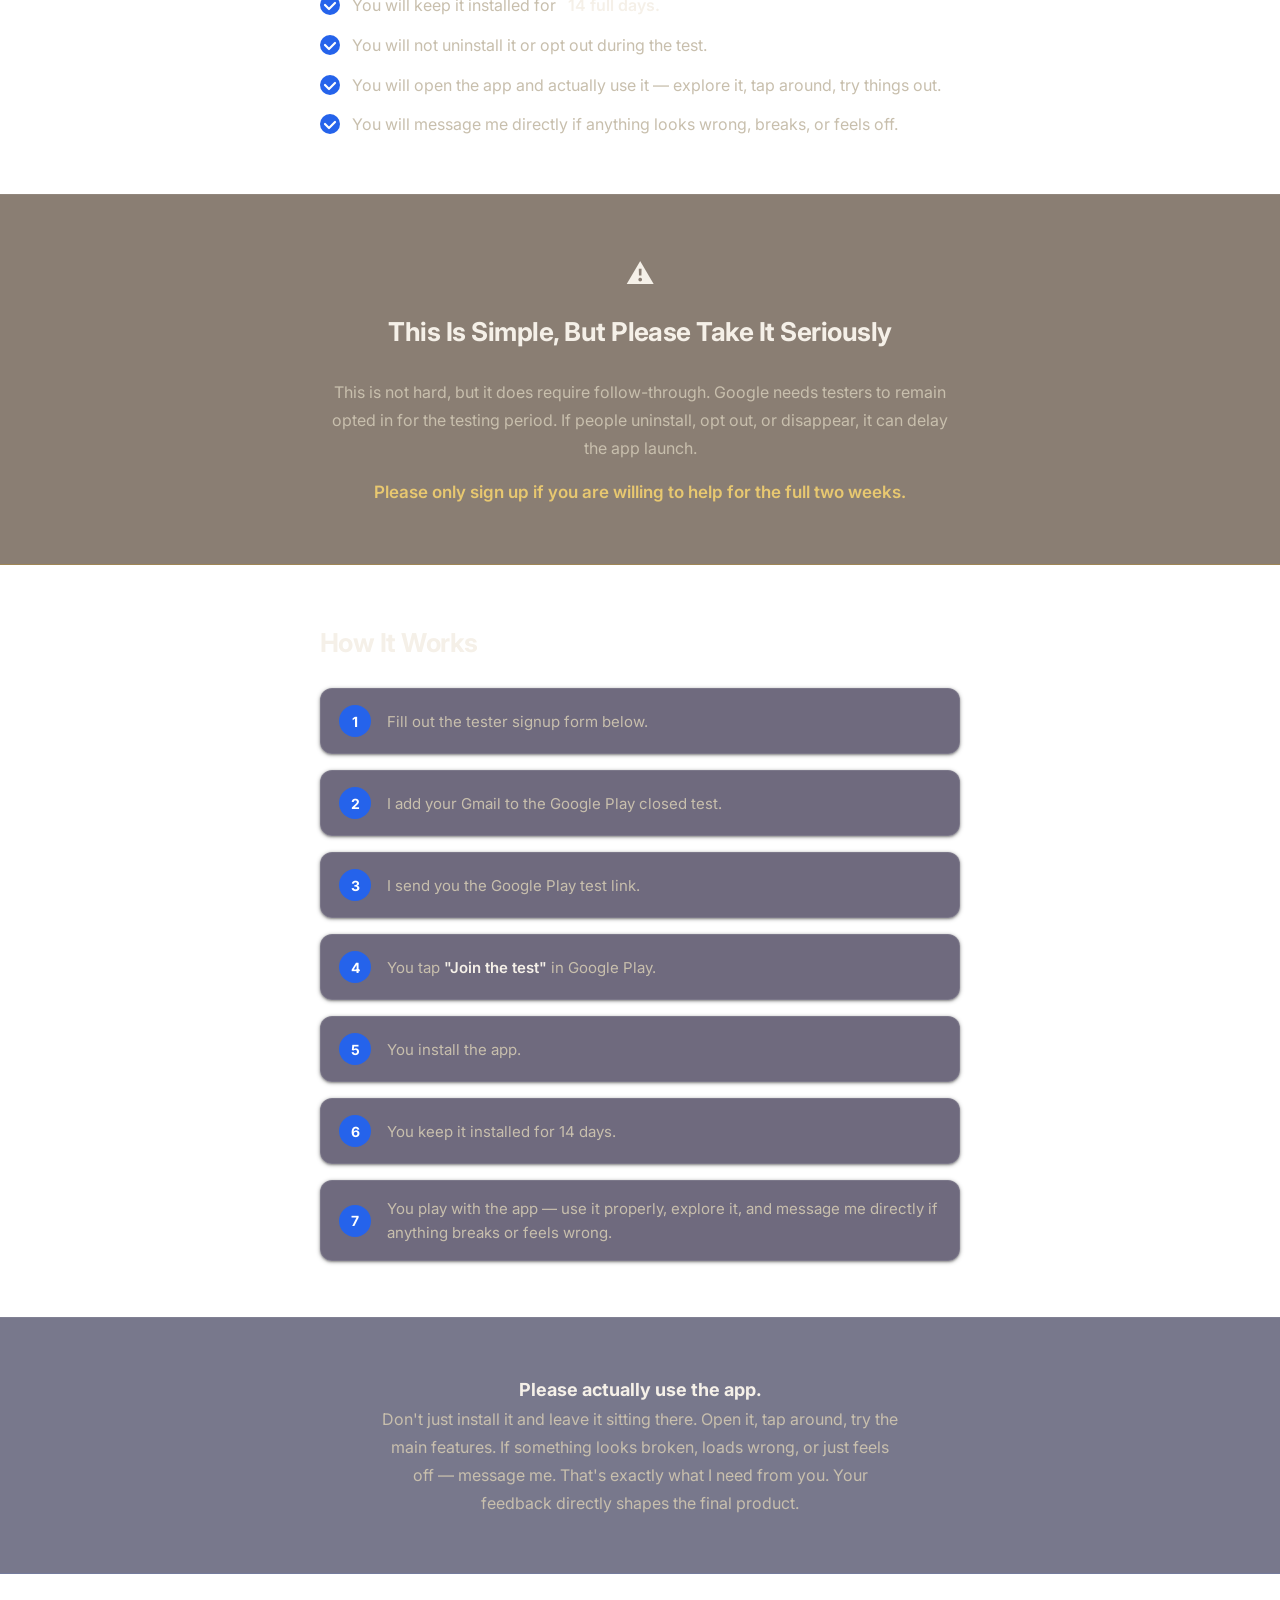
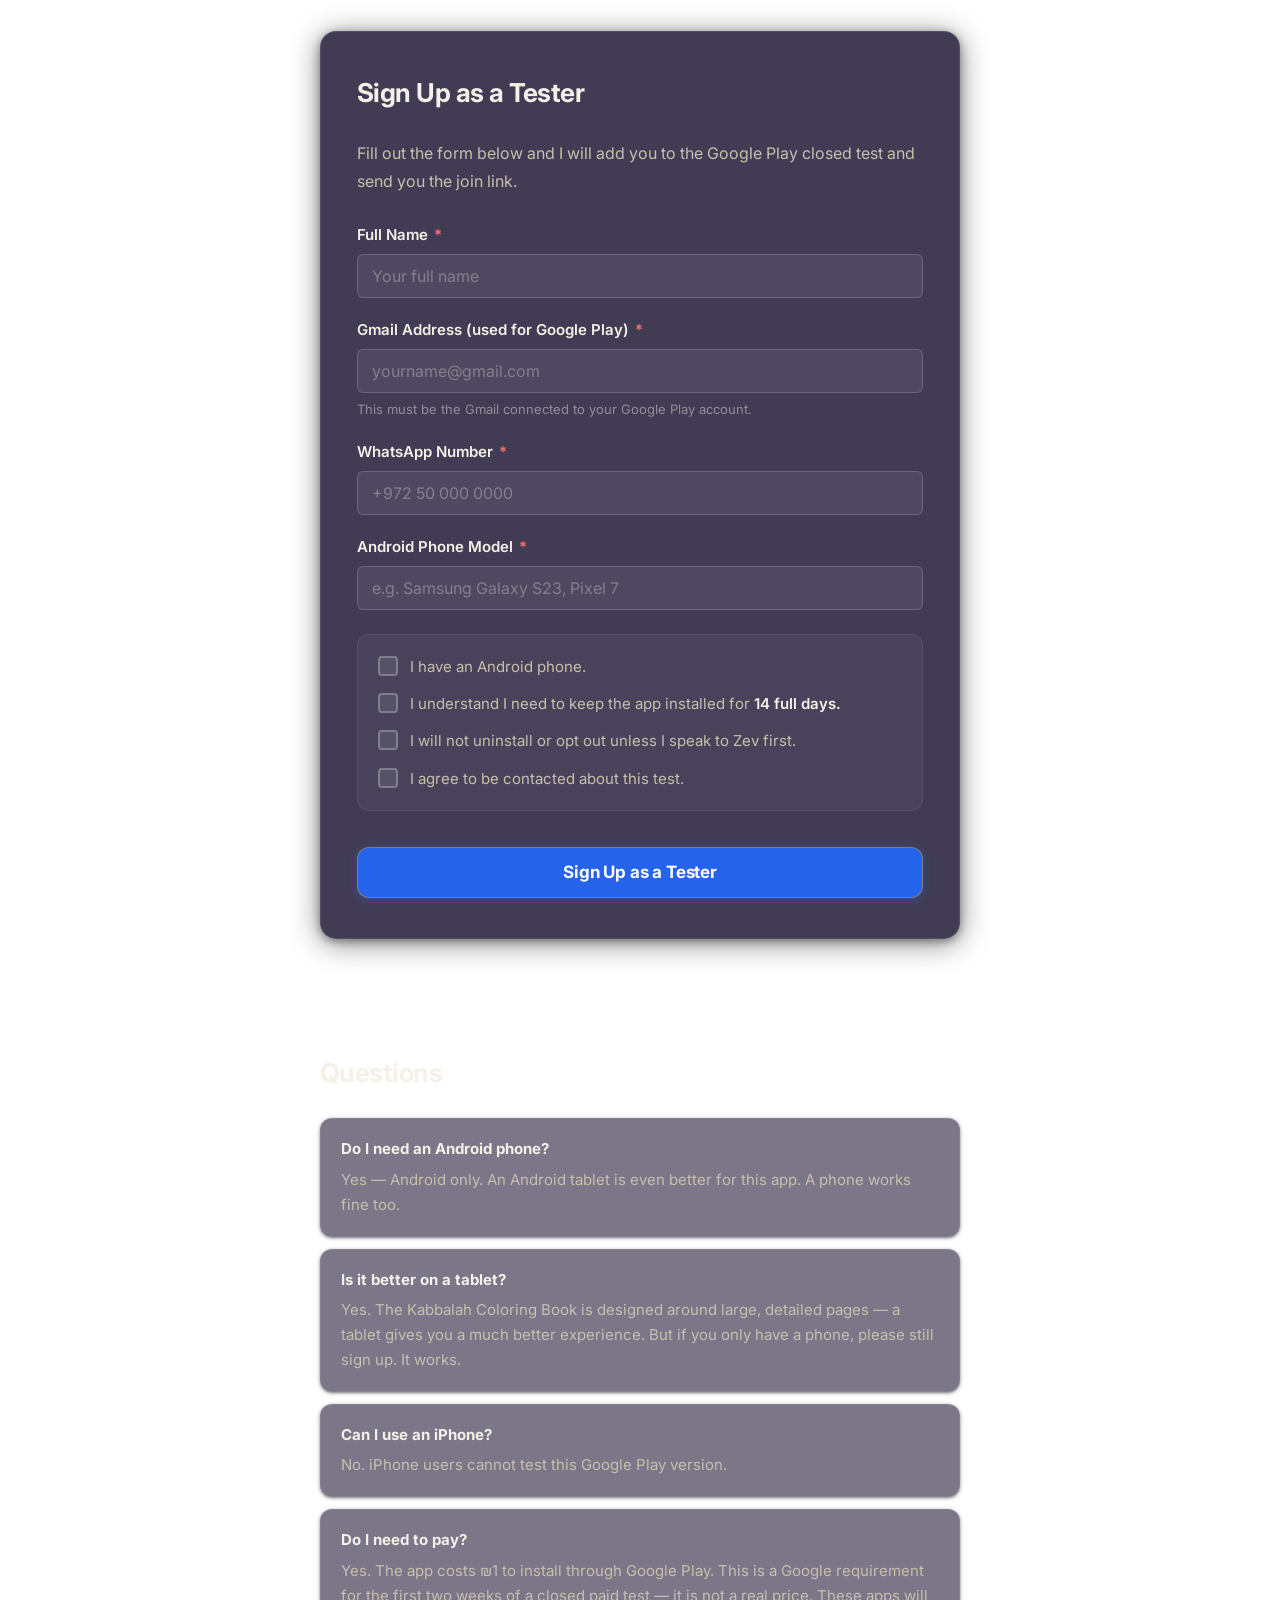
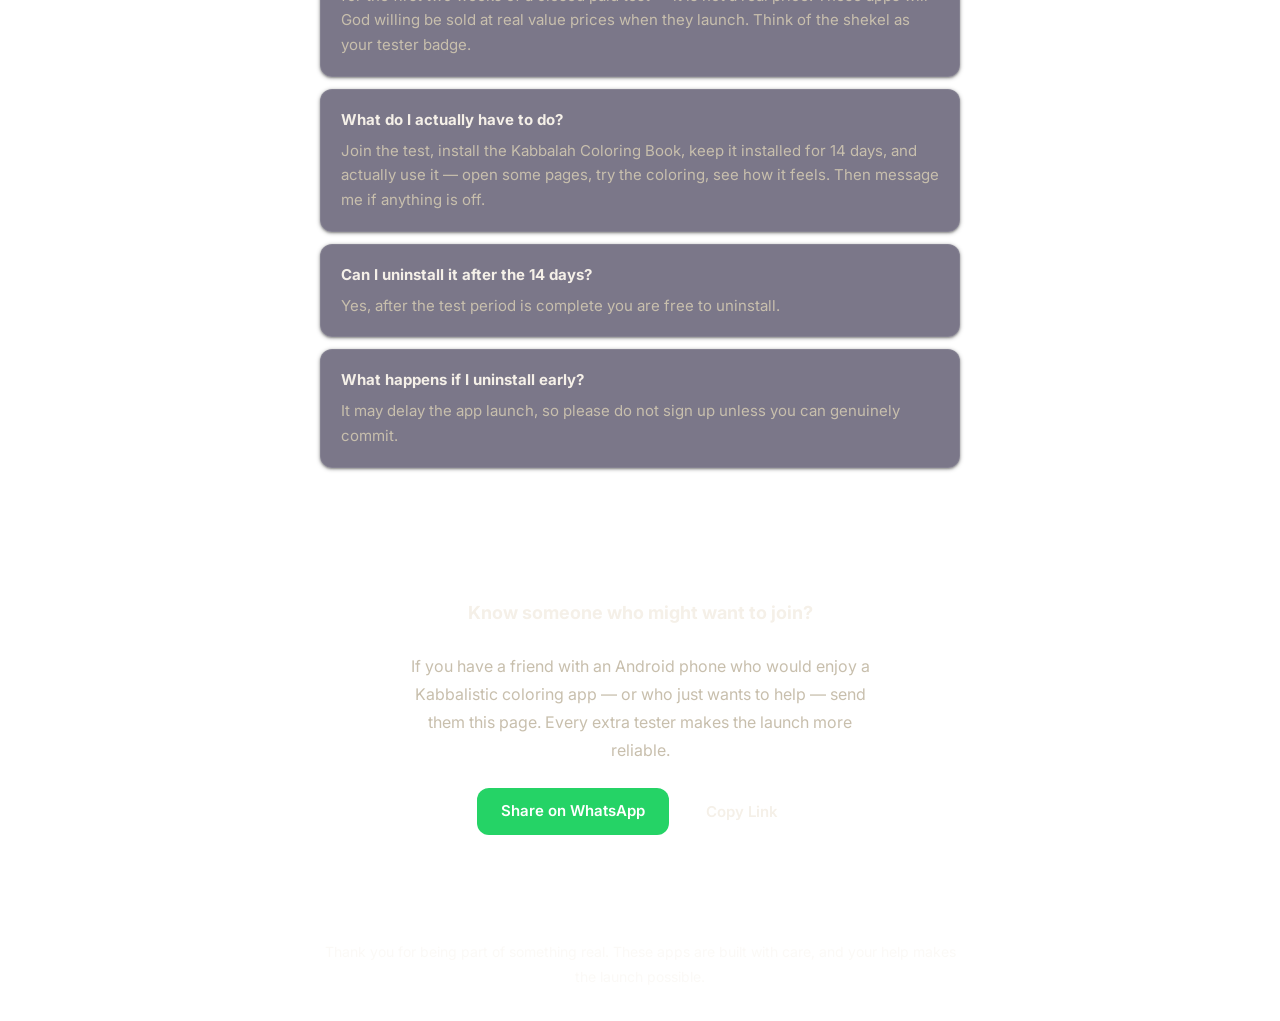
==== commit 7843a097: "Fix icon sizing; add share section with WhatsApp and copy-link buttons Co-Authored-By: Claude Sonnet" ====
--- a/index.html
+++ b/index.html
@@ -39,8 +39,8 @@
       <div class="container">
         <div class="app-card">
           <div class="app-icons">
-            <img src="icon-en.png" alt="Kabbalah Coloring Book" class="app-icon" />
-            <img src="icon-he.png" alt="ספר הצביעה הקבלי" class="app-icon" />
+            <img src="icon-en.png" alt="Kabbalah Coloring Book" class="app-icon" width="80" height="80" />
+            <img src="icon-he.png" alt="ספר הצביעה הקבלי" class="app-icon" width="80" height="80" />
           </div>
           <div class="app-card-header">
             <span class="app-label">First app in this test</span>
@@ -302,6 +302,24 @@
       </div>
     </section>
 
+    <!-- ─── SHARE ───────────────────────────────────────────────────────────── -->
+    <section class="section section-share">
+      <div class="container">
+        <div class="share-card">
+          <p class="share-headline">Know someone who might want to join?</p>
+          <p>If you have a friend with an Android phone who would enjoy a Kabbalistic coloring app — or who just wants to help — send them this page. Every extra tester makes the launch more reliable.</p>
+          <div class="share-buttons">
+            <a class="btn-share btn-whatsapp" href="https://wa.me/?text=Hey%2C%20my%20friend%20Zev%20is%20launching%20a%20Kabbalah%20Coloring%20Book%20app%20and%20needs%20Android%20testers%20for%2014%20days.%20Sign%20up%20here%3A%20https%3A%2F%2Ftesters.thehonuway.com" target="_blank" rel="noopener">
+              Share on WhatsApp
+            </a>
+            <button class="btn-share btn-copy" id="copy-link-btn" type="button">
+              Copy Link
+            </button>
+          </div>
+        </div>
+      </div>
+    </section>
+
   </main>
 
   <!-- ─── FOOTER ───────────────────────────────────────────────────────────── -->
--- a/styles.css
+++ b/styles.css
@@ -253,24 +253,32 @@
 
 .app-icons {
   display: flex;
-  gap: 1rem;
+  flex-direction: row;
+  gap: 0.875rem;
   margin-bottom: 1.25rem;
+  align-items: center;
 }
 
 .app-icon {
-  width: 90px;
-  height: 90px;
-  border-radius: 20px;
-  box-shadow: 0 4px 20px rgba(0,0,0,0.5), 0 0 0 1px rgba(255,255,255,0.08);
+  display: block;
+  width: 80px !important;
+  height: 80px !important;
+  max-width: 80px !important;
+  max-height: 80px !important;
+  border-radius: 18px;
+  box-shadow: 0 4px 16px rgba(0,0,0,0.5), 0 0 0 1px rgba(255,255,255,0.08);
   object-fit: cover;
-  flex-shrink: 0;
+  flex: 0 0 80px;
 }
 
 @media (max-width: 479px) {
   .app-icon {
-    width: 72px;
-    height: 72px;
-    border-radius: 16px;
+    width: 64px !important;
+    height: 64px !important;
+    max-width: 64px !important;
+    max-height: 64px !important;
+    flex: 0 0 64px;
+    border-radius: 14px;
   }
 }
 
@@ -650,6 +658,71 @@
   color: var(--color-muted);
   margin: 0;
   line-height: 1.65;
+}
+
+/* ─── Share section ───────────────────────────────────────────────────────── */
+.section-share {
+  background: transparent;
+}
+
+.share-card {
+  text-align: center;
+  padding: 1rem 0;
+}
+
+.share-headline {
+  font-size: 1.125rem;
+  font-weight: 700;
+  color: var(--color-text);
+  margin-bottom: 0.625rem;
+}
+
+.share-card p {
+  max-width: 480px;
+  margin: 0 auto 1.5rem;
+  line-height: 1.75;
+}
+
+.share-buttons {
+  display: flex;
+  gap: 0.75rem;
+  justify-content: center;
+  flex-wrap: wrap;
+}
+
+.btn-share {
+  display: inline-block;
+  font-family: var(--font);
+  font-size: 0.9375rem;
+  font-weight: 600;
+  padding: 0.7rem 1.5rem;
+  border-radius: var(--radius-md);
+  border: none;
+  cursor: pointer;
+  text-decoration: none;
+  transition: opacity 0.15s ease, transform 0.12s ease;
+}
+
+.btn-share:hover {
+  opacity: 0.88;
+  transform: translateY(-1px);
+}
+
+.btn-whatsapp {
+  background: #25D366;
+  color: #fff;
+}
+
+.btn-copy {
+  background: rgba(255,255,255,0.12);
+  color: var(--color-text);
+  border: 1px solid rgba(255,255,255,0.18);
+}
+
+.btn-copy.copied {
+  background: rgba(34,197,94,0.2);
+  border-color: rgba(34,197,94,0.4);
+  color: #86efac;
 }
 
 /* ─── Footer ──────────────────────────────────────────────────────────────── */
